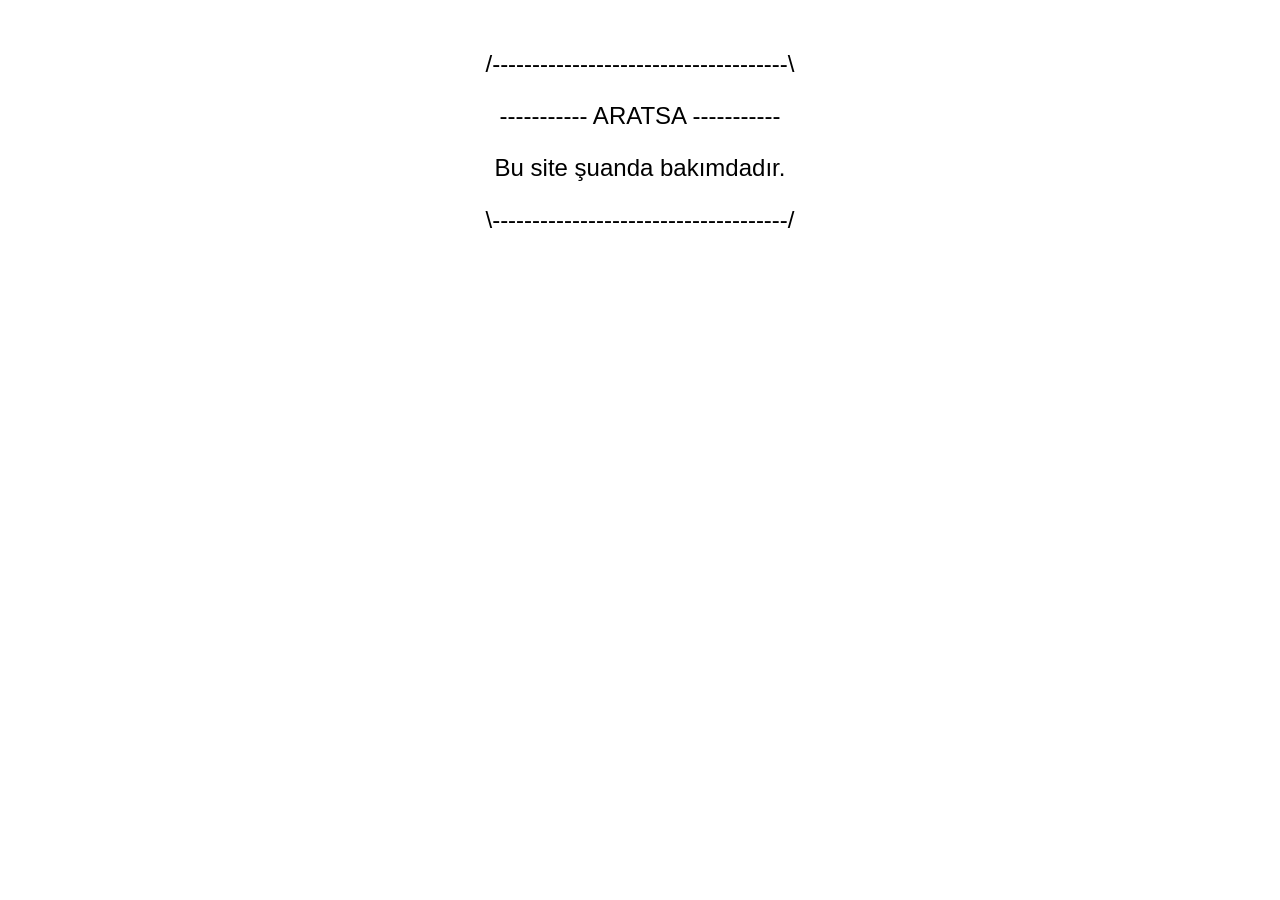
==== index.html @ f9faca72 "" ====
<!DOCTYPE html>
<html lang="en">
<head>
    <meta charset="UTF-8">
    <meta name="viewport" content="width=device-width, initial-scale=1.0">
    <title>Aratsa</title>
    <style>
        body {
            font-family: sans-serif;
            font-size: 24px;
            text-align: center;
            margin-top: 50px;
        }
        </style>
</head>
<body>
    <p>/-------------------------------------\</p>
    <p> ----------- ARATSA ----------- </p>
    <p> Bu site şuanda bakımdadır. </p>
    <p>\-------------------------------------/</p>
</body>
</html>
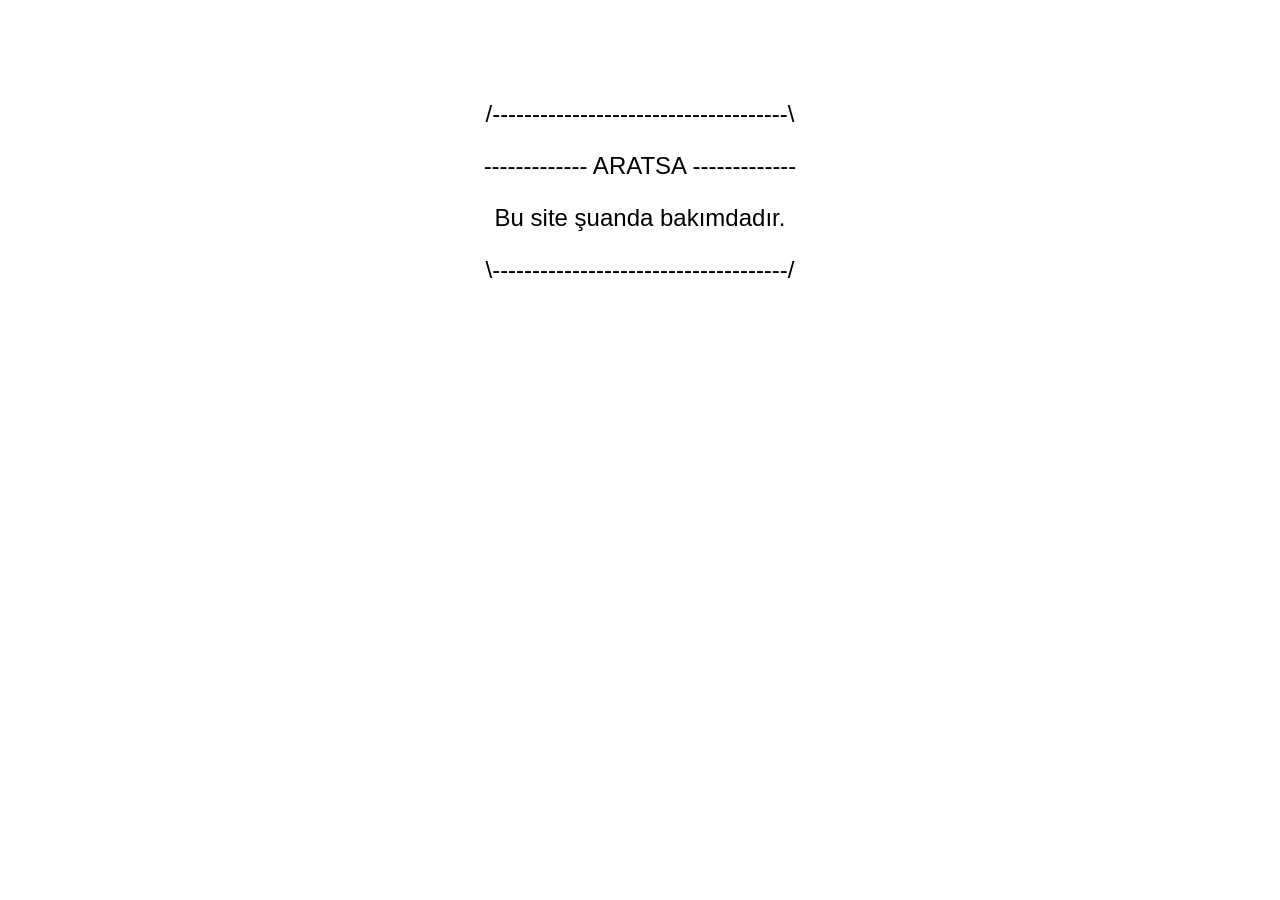
==== commit 47734af1: "" ====
--- a/index.html
+++ b/index.html
@@ -9,13 +9,13 @@
             font-family: sans-serif;
             font-size: 24px;
             text-align: center;
-            margin-top: 50px;
+            margin-top: 100px;
         }
         </style>
 </head>
 <body>
     <p>/-------------------------------------\</p>
-    <p> ----------- ARATSA ----------- </p>
+    <p> ------------- ARATSA ------------- </p>
     <p> Bu site şuanda bakımdadır. </p>
     <p>\-------------------------------------/</p>
 </body>
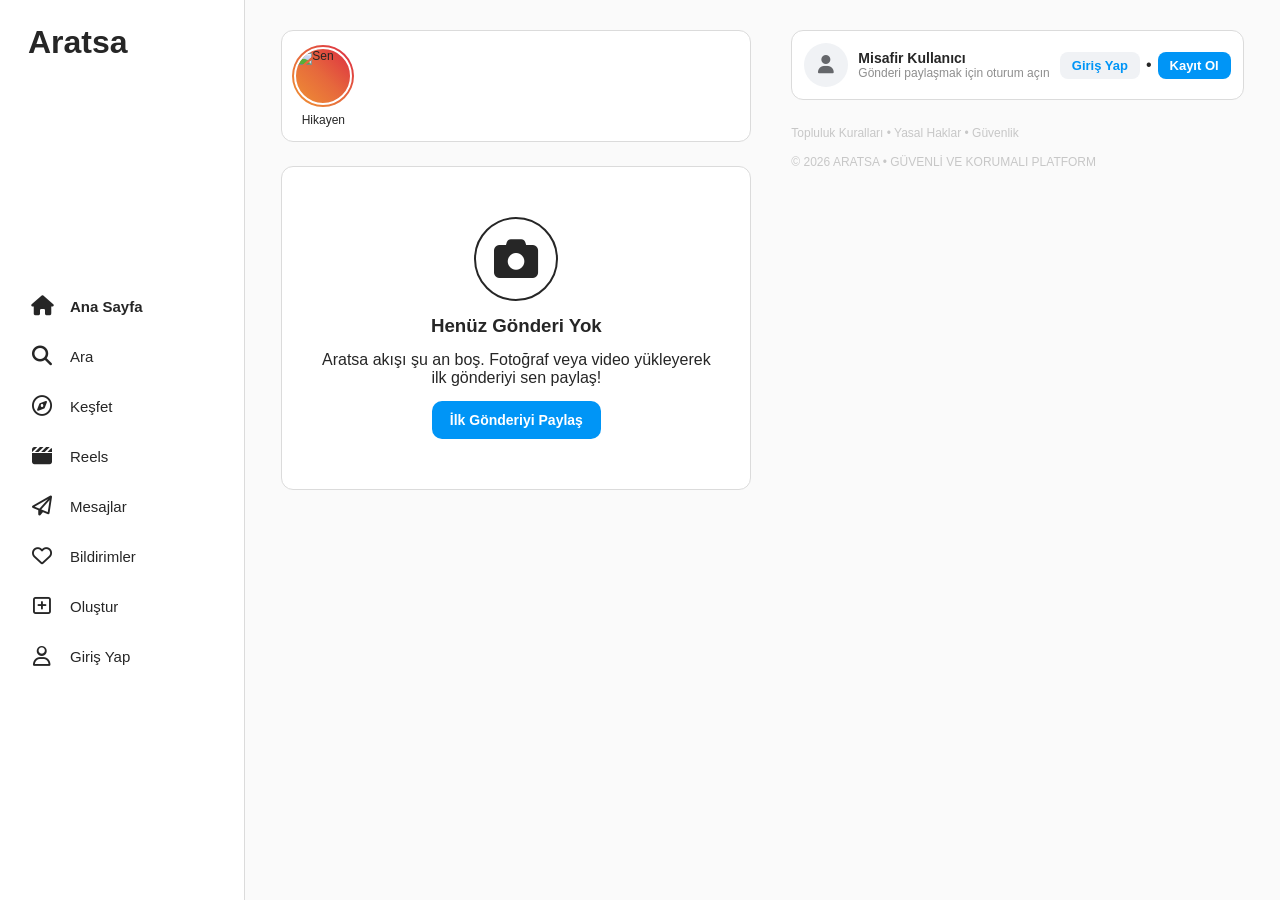
==== commit 2e95c941: "" ====
--- a/index.html
+++ b/index.html
@@ -1,22 +1,317 @@
 <!DOCTYPE html>
-<html lang="en">
+<html lang="tr">
 <head>
-    <meta charset="UTF-8">
-    <meta name="viewport" content="width=device-width, initial-scale=1.0">
-    <title>Aratsa</title>
-    <style>
-        body {
-            font-family: sans-serif;
-            font-size: 24px;
-            text-align: center;
-            margin-top: 100px;
-        }
-        </style>
+  <meta charset="UTF-8">
+  <meta name="viewport" content="width=device-width, initial-scale=1.0, maximum-scale=1.0, user-scalable=no">
+  <title>Aratsa</title>
+  <link rel="icon" href="icon-light.png" type="image/png" media="(prefers-color-scheme: light)">
+  <link rel="icon" href="icon-dark.png" type="image/png" media="(prefers-color-scheme: dark)">
+  <link rel="icon" href="favicon.ico" sizes="any">
+  <link rel="apple-touch-icon" href="apple-touch-icon.png">
+  <link rel="stylesheet" href="style.css">
+  <link rel="stylesheet" href="https://cdnjs.cloudflare.com/ajax/libs/font-awesome/6.5.1/css/all.min.css">
 </head>
 <body>
-    <p>/-------------------------------------\</p>
-    <p> ------------- ARATSA ------------- </p>
-    <p> Bu site şuanda bakımdadır. </p>
-    <p>\-------------------------------------/</p>
+
+  <!-- MOBİL ÜST ÇUBUK (Sadece mobilde görünür) -->
+  <header class="mobile-topbar">
+    <div class="logo">
+      <span class="logo-text">Aratsa</span>
+    </div>
+    <div class="mobile-topbar-actions">
+      <button type="button" class="mob-icon-btn" onclick="handleNavClick('notifications', this)" title="Bildirimler">
+        <i class="fa-regular fa-heart"></i>
+      </button>
+      <button type="button" class="mob-icon-btn" onclick="openDM()" title="Mesajlar">
+        <i class="fa-regular fa-paper-plane"></i>
+      </button>
+    </div>
+  </header>
+
+  <div class="app-container">
+    <!-- SOL KENAR ÇUBUĞU (SIDEBAR - Masaüstü) -->
+    <aside class="sidebar">
+      <div class="logo">
+        <span class="logo-text">Aratsa</span>
+      </div>
+
+      <nav class="nav-menu">
+        <button type="button" class="nav-item active" onclick="handleNavClick('home', this)">
+          <i class="fa-solid fa-house"></i> <span>Ana Sayfa</span>
+        </button>
+        <button type="button" class="nav-item" onclick="handleNavClick('search', this)">
+          <i class="fa-solid fa-magnifying-glass"></i> <span>Ara</span>
+        </button>
+        <button type="button" class="nav-item" onclick="handleNavClick('explore', this)">
+          <i class="fa-regular fa-compass"></i> <span>Keşfet</span>
+        </button>
+        <button type="button" class="nav-item" onclick="handleNavClick('reels', this)">
+          <i class="fa-solid fa-clapperboard"></i> <span>Reels</span>
+        </button>
+        <button type="button" class="nav-item" onclick="openDM()">
+          <i class="fa-regular fa-paper-plane"></i> <span>Mesajlar</span>
+        </button>
+        <button type="button" class="nav-item" onclick="handleNavClick('notifications', this)">
+          <i class="fa-regular fa-heart"></i> <span>Bildirimler</span>
+        </button>
+        <button type="button" class="nav-item" id="nav-create-btn" onclick="handleCreatePostClick()">
+          <i class="fa-regular fa-square-plus"></i> <span>Oluştur</span>
+        </button>
+        <button type="button" class="nav-item" id="nav-profile-btn" onclick="handleProfileNavClick()">
+          <i class="fa-regular fa-user"></i> <span id="nav-profile-text">Giriş Yap</span>
+        </button>
+      </nav>
+
+      <div class="sidebar-user" id="sidebar-user-section"></div>
+    </aside>
+
+    <!-- ANA İÇERİK (FEED) -->
+    <main class="main-content">
+      <div class="feed-wrapper">
+        
+        <!-- HİKAYELER (STORIES) -->
+        <section class="stories-container" id="stories-bar">
+          <div class="story-item" onclick="handleCreatePostClick()">
+            <div class="story-avatar-ring">
+              <img src="https://images.unsplash.com/photo-1535713875002-d1d0cf377fde?w=150" alt="Sen">
+            </div>
+            <span>Hikayen</span>
+          </div>
+        </section>
+
+        <!-- GÖNDERİLER AKIŞI -->
+        <div class="filter-bar" id="filter-bar" style="display: none;"></div>
+        <section class="posts-stream" id="posts-stream">
+          <div class="empty-state" id="empty-state">
+            <i class="fa-solid fa-camera"></i>
+            <h3>Henüz Gönderi Yok</h3>
+            <p>Aratsa akışı şu an boş. Fotoğraf veya video yükleyerek ilk gönderiyi sen paylaş!</p>
+            <button type="button" class="primary-btn" id="empty-create-btn" onclick="handleCreatePostClick()">İlk Gönderiyi Paylaş</button>
+          </div>
+        </section>
+      </div>
+
+      <!-- SAĞ KENAR (Masaüstü Öneriler) -->
+      <aside class="suggestions-sidebar">
+        <div class="account-card" id="sidebar-account-box">
+          <div class="account-avatar"><i class="fa-solid fa-user"></i></div>
+          <div class="account-meta">
+            <span class="user-status" id="sidebar-account-title">Misafir Kullanıcı</span>
+            <span class="user-sub" id="sidebar-account-sub">Gönderi paylaşmak için oturum açın</span>
+          </div>
+          <div class="account-btn-group">
+            <button type="button" class="auth-action-link" onclick="openAuthModal('login')">Giriş Yap</button>
+            <span class="divider">•</span>
+            <button type="button" class="auth-action-link highlight" onclick="openAuthModal('register')">Kayıt Ol</button>
+          </div>
+        </div>
+
+        <div class="footer-meta">
+          <p><a href="javascript:void(0)" onclick="openLegalModal()" style="color: inherit; text-decoration: none;">Topluluk Kuralları • Yasal Haklar • Güvenlik</a></p>
+          <p class="copyright">© 2026 ARATSA • GÜVENLİ VE KORUMALI PLATFORM</p>
+        </div>
+      </aside>
+    </main>
+  </div>
+
+  <!-- MOBİL ALT MENÜ (Sadece mobilde görünür) -->
+  <nav class="mobile-bottom-nav">
+    <button type="button" class="mob-nav-btn active" onclick="handleNavClick('home', this)" title="Ana Sayfa">
+      <i class="fa-solid fa-house"></i>
+    </button>
+    <button type="button" class="mob-nav-btn" onclick="handleNavClick('search', this)" title="Ara">
+      <i class="fa-solid fa-magnifying-glass"></i>
+    </button>
+    <button type="button" class="mob-nav-btn" onclick="handleCreatePostClick()" title="Paylaş">
+      <i class="fa-regular fa-square-plus"></i>
+    </button>
+    <button type="button" class="mob-nav-btn" onclick="handleNavClick('reels', this)" title="Reels">
+      <i class="fa-solid fa-clapperboard"></i>
+    </button>
+    <button type="button" class="mob-nav-btn" id="mob-profile-btn" onclick="handleProfileNavClick()" title="Profil">
+      <i class="fa-regular fa-user"></i>
+    </button>
+  </nav>
+
+  <!-- GİRİŞ / KAYIT MODALI -->
+  <div class="modal-overlay" id="auth-modal">
+    <div class="modal-box auth-box">
+      <div class="modal-header">
+        <h3 id="auth-modal-title">Aratsa'ya Giriş Yap</h3>
+        <button type="button" class="close-modal-btn" onclick="closeAuthModal()"><i class="fa-solid fa-xmark"></i></button>
+      </div>
+      <div class="modal-body">
+        <div class="auth-segmented-switch">
+          <button type="button" class="segmented-btn active" id="tab-login" onclick="switchAuthTab('login')">
+            <i class="fa-solid fa-right-to-bracket"></i> Giriş Yap
+          </button>
+          <button type="button" class="segmented-btn" id="tab-register" onclick="switchAuthTab('register')">
+            <i class="fa-solid fa-user-plus"></i> Kayıt Ol
+          </button>
+        </div>
+
+        <form id="auth-form" onsubmit="handleAuthSubmit(event)">
+          <div class="form-group" id="group-username" style="display: none;">
+            <label>Kullanıcı Adı:</label>
+            <input type="text" id="auth-username" placeholder="kullanici_adi (a-z, 0-9, _ ve .)" maxlength="20" autocomplete="off" autocapitalize="off">
+          </div>
+          <div class="form-group">
+            <label>E-posta Adresi:</label>
+            <input type="email" id="auth-email" placeholder="ornek@eposta.com" required>
+          </div>
+          <div class="form-group">
+            <label>Şifre:</label>
+            <input type="password" id="auth-password" placeholder="En az 6 karakter" required minlength="6">
+          </div>
+          <div class="legal-notice-box" id="legal-notice-box" style="display: none;">
+            <p class="legal-notice-text">
+              <i class="fa-solid fa-shield-check" style="color: #0095f6; margin-right: 4px;"></i>
+              Hesap açan herkes <strong>Aratsa Kullanım Koşulları ve Yasal Haklarını</strong> kabul etmiş sayılır.
+            </p>
+          </div>
+          <div class="auth-error-msg" id="auth-error"></div>
+          <button type="submit" class="primary-btn full-width" id="auth-submit-btn">Giriş Yap</button>
+        </form>
+
+        <div id="verify-step-box" style="display: none;">
+          <div class="verify-header">
+            <i class="fa-regular fa-envelope-open" style="font-size: 32px; color: #0095f6; margin-bottom: 8px;"></i>
+            <h4>E-posta Adresinizi Doğrulayın</h4>
+            <p id="verify-email-desc">E-posta adresinize 6 haneli onay kodu gönderdik:</p>
+          </div>
+          <div class="form-group" style="text-align: center;">
+            <input type="text" id="verify-code-input" maxlength="6" placeholder="000000" class="verify-code-field">
+          </div>
+          <div class="auth-error-msg" id="verify-error"></div>
+          <button type="button" class="primary-btn full-width" onclick="confirmVerificationCode()">Hesabı Onayla ve Giriş Yap</button>
+          <div style="text-align: center; margin-top: 12px;">
+            <button type="button" class="auth-action-link" onclick="resendVerificationCode()">Tekrar Gönder</button>
+            <span style="color:#ccc;"> • </span>
+            <button type="button" class="auth-action-link" onclick="cancelVerification()">Geri Dön</button>
+          </div>
+        </div>
+      </div>
+    </div>
+  </div>
+
+  <!-- SEÇENEKLER MODALI -->
+  <div class="modal-overlay" id="post-options-modal">
+    <div class="modal-box options-box">
+      <div class="options-menu">
+        <button type="button" class="option-btn danger" id="opt-delete-btn" style="display: none;" onclick="confirmDeleteCurrentPost()">Gönderiyi Sil</button>
+        <button type="button" class="option-btn danger" onclick="openReportModalFromOptions()">Şikayet Et</button>
+        <button type="button" class="option-btn" onclick="copyCurrentPostLink()">Bağlantıyı Kopyala</button>
+        <button type="button" class="option-btn cancel" onclick="closePostOptionsModal()">İptal</button>
+      </div>
+    </div>
+  </div>
+
+  <!-- YENİ GÖNDERİ MODALI -->
+  <div class="modal-overlay" id="create-modal">
+    <div class="modal-box">
+      <div class="modal-header">
+        <h3>Yeni Gönderi Paylaş</h3>
+        <button type="button" class="close-modal-btn" onclick="closeCreateModal()"><i class="fa-solid fa-xmark"></i></button>
+      </div>
+      <div class="modal-body">
+        <div class="media-type-selector">
+          <label><input type="radio" name="media-type" value="image" checked id="radio-image"> <i class="fa-regular fa-image"></i> Fotoğraf</label>
+          <label><input type="radio" name="media-type" value="video" id="radio-video"> <i class="fa-solid fa-video"></i> Video</label>
+        </div>
+        <div class="upload-options">
+          <label class="file-drop-area" id="file-drop-zone" onclick="document.getElementById('media-file-input').click()">
+            <i class="fa-solid fa-cloud-arrow-up"></i>
+            <span id="file-label-text">Bilgisayardan dosya seç</span>
+            <input type="file" id="media-file-input" accept="image/*,video/mp4,video/webm" style="display: none;" onchange="handleFileSelect(this)">
+          </label>
+          <div class="or-divider">VEYA URL GİRİN</div>
+          <input type="url" id="new-media-url" placeholder="https://...">
+        </div>
+        <div class="form-group" style="margin-top: 12px;">
+          <label>Açıklama:</label>
+          <textarea id="new-post-caption" rows="3" placeholder="Bir şeyler yaz..."></textarea>
+        </div>
+        <div class="upload-progress" id="upload-progress-box" style="display: none;">
+          <div class="spinner"></div>
+          <span id="upload-status-text">Buluta yükleniyor...</span>
+        </div>
+        <button type="button" class="primary-btn full-width" id="submit-new-post" onclick="submitNewPost()">Paylaş</button>
+      </div>
+    </div>
+  </div>
+
+  <!-- YASAL MODALI -->
+  <div class="modal-overlay" id="legal-modal"><div class="modal-box">
+    <div class="modal-header"><h3>Topluluk Kuralları ve Yasal Haklar</h3><button type="button" class="close-modal-btn" onclick="closeLegalModal()"><i class="fa-solid fa-xmark"></i></button></div>
+    <div class="modal-body"><p>Aratsa’da saygılı ol; nefret içeren, taciz eden veya yasa dışı içerik paylaşma. Paylaştığın içeriklerden sen sorumlusun. Uygunsuz içerikleri “Şikayet Et” ile bildirebilirsin. Hesap açarak bu koşulları kabul etmiş olursun. Şifren tek yönlü şifrelenerek saklanır.</p></div>
+  </div></div>
+
+  <!-- MİSAFİR SINIRI MODALI -->
+  <div class="modal-overlay" id="guest-barrier-modal"><div class="modal-box auth-box">
+    <div class="modal-header"><h3>Devam etmek için giriş yap</h3></div>
+    <div class="modal-body"><p>Daha fazla gönderi görmek için Aratsa’ya giriş yap veya ücretsiz hesap oluştur.</p>
+      <button type="button" class="primary-btn full-width" onclick="closeBarrierAndOpen('login')">Giriş Yap</button>
+      <button type="button" class="option-btn" onclick="closeBarrierAndOpen('register')">Kayıt Ol</button></div>
+  </div></div>
+
+  <!-- ŞİKAYET MODALI -->
+  <div class="modal-overlay" id="report-modal"><div class="modal-box options-box"><div class="options-menu">
+    <div class="option-btn" style="font-weight: 600; cursor: default;">Neden şikayet ediyorsun?</div>
+    <button type="button" class="option-btn danger" onclick="submitReport('Spam')">Spam</button>
+    <button type="button" class="option-btn danger" onclick="submitReport('Uygunsuz içerik')">Uygunsuz içerik</button>
+    <button type="button" class="option-btn danger" onclick="submitReport('Nefret veya taciz')">Nefret veya taciz</button>
+    <button type="button" class="option-btn cancel" onclick="closeReportModal()">İptal</button>
+  </div></div></div>
+
+  <!-- ARAMA / BİLDİRİM PANELİ -->
+  <div class="modal-overlay" id="panel-modal"><div class="modal-box">
+    <div class="modal-header"><h3 id="panel-title"></h3><button type="button" class="close-modal-btn" onclick="closePanel()"><i class="fa-solid fa-xmark"></i></button></div>
+    <div class="modal-body" id="panel-body"></div>
+  </div></div>
+
+  <!-- YORUMLAR PANELİ -->
+  <div class="modal-overlay" id="comments-modal"><div class="modal-box">
+    <div class="modal-header"><h3>Yorumlar</h3><button type="button" class="close-modal-btn" onclick="closeCommentsModal()"><i class="fa-solid fa-xmark"></i></button></div>
+    <div class="modal-body">
+      <div class="comments-list" id="comments-modal-list"></div>
+      <form class="dm-form" onsubmit="event.preventDefault(); submitPanelComment();"><input id="comments-input" placeholder="Yorum ekle..." maxlength="500" autocomplete="off"><button type="submit" class="dm-send-btn" title="Paylaş"><i class="fa-solid fa-paper-plane"></i></button></form>
+    </div>
+  </div></div>
+
+  <!-- MESAJLAR MODALI -->
+  <div class="modal-overlay" id="dm-modal"><div class="modal-box dm-box">
+    <div class="modal-header">
+      <button type="button" class="close-modal-btn" id="dm-back" onclick="dmBack()" style="display:none"><i class="fa-solid fa-arrow-left"></i></button>
+      <h3 id="dm-title">Mesajlar</h3>
+      <button type="button" class="close-modal-btn" onclick="closeDM()"><i class="fa-solid fa-xmark"></i></button>
+    </div>
+    <div class="modal-body">
+      <!-- SOHBET LİSTESİ VE KULLANICI ARAMA -->
+      <div id="dm-list-view">
+        <form class="dm-form" onsubmit="event.preventDefault(); dmOpenFromInput();">
+          <input id="dm-user-input" placeholder="Kullanıcı adı yaz..." autocomplete="off" autocapitalize="off">
+          <button type="submit" class="dm-send-btn" title="Sohbet Başlat"><i class="fa-solid fa-paper-plane"></i></button>
+        </form>
+        <!-- İstemci işlemcisiyle çalışan Fuzzy / Yakın İsim Önerileri -->
+        <div id="dm-suggestions-box" class="dm-suggestions-box" style="display: none;"></div>
+        <div id="dm-convos"></div>
+        <p class="dm-note"><i class="fa-solid fa-shield-halved"></i> Güvenli mesajlaşma • Topluluk kurallarına uygun sohbet edin.</p>
+      </div>
+
+      <!-- SOHBET İÇİ PENCERESİ -->
+      <div id="dm-chat-view" style="display:none">
+        <div class="dm-thread" id="dm-thread"></div>
+        <form class="dm-form dm-chat-form" onsubmit="event.preventDefault(); dmSend();">
+          <input id="dm-input" placeholder="Mesaj yaz..." maxlength="1000" autocomplete="off">
+          <button type="submit" class="dm-send-btn" id="dm-send-btn" title="Gönder">
+            <i class="fa-solid fa-paper-plane"></i>
+          </button>
+        </form>
+      </div>
+    </div>
+  </div></div>
+
+  <div id="toast-container" class="toast-container"></div>
+  <script src="app.js"></script>
 </body>
-</html>+</html>
--- a/style.css
+++ b/style.css
@@ -0,0 +1,950 @@
+/* ===== ARATSA MODERN & DUYARLI TASARIM (MASAÜSTÜ VE MOBİL) ===== */
+* {
+  box-sizing: border-box;
+  margin: 0;
+  padding: 0;
+  font-family: -apple-system, BlinkMacSystemFont, "Segoe UI", Roboto, Helvetica, Arial, sans-serif;
+}
+
+body {
+  background-color: #fafafa;
+  color: #262626;
+  -webkit-font-smoothing: antialiased;
+}
+
+/* Düzen Kapsayıcısı */
+.app-container {
+  display: flex;
+  min-height: 100vh;
+}
+
+/* Masaüstü Sol Menü (Sidebar) */
+.sidebar {
+  width: 245px;
+  border-right: 1px solid #dbdbdb;
+  height: 100vh;
+  position: sticky;
+  top: 0;
+  padding: 24px 16px;
+  display: flex;
+  flex-direction: column;
+  justify-content: space-between;
+  background: #ffffff;
+  z-index: 10;
+}
+
+.logo-text {
+  font-family: 'Brush Script MT', cursive, sans-serif;
+  font-size: 32px;
+  font-weight: bold;
+  padding: 0 12px;
+  margin-bottom: 25px;
+  display: inline-block;
+}
+
+.nav-menu {
+  display: flex;
+  flex-direction: column;
+  gap: 6px;
+}
+
+.nav-item {
+  display: flex;
+  align-items: center;
+  gap: 16px;
+  padding: 12px 14px;
+  border-radius: 10px;
+  border: none;
+  background: transparent;
+  color: #262626;
+  font-size: 15px;
+  font-weight: 500;
+  cursor: pointer;
+  width: 100%;
+  text-align: left;
+  transition: background-color 0.18s, transform 0.15s;
+}
+
+.nav-item i {
+  font-size: 20px;
+  width: 24px;
+  text-align: center;
+}
+
+.nav-item:hover {
+  background-color: #f2f2f2;
+}
+
+.nav-item.active {
+  font-weight: 700;
+}
+
+.sidebar-user {
+  display: flex;
+  margin-right: auto;
+  margin-left: auto;
+}
+
+/* Ana İçerik ve Akış */
+.main-content {
+  flex: 1;
+  display: flex;
+  justify-content: center;
+  padding: 30px 20px;
+  gap: 40px;
+}
+
+.feed-wrapper {
+  max-width: 470px;
+  width: 100%;
+}
+
+/* Hikayeler */
+.stories-container {
+  display: flex;
+  gap: 16px;
+  overflow-x: auto;
+  padding: 14px 10px;
+  background: #ffffff;
+  border: 1px solid #dbdbdb;
+  border-radius: 12px;
+  margin-bottom: 24px;
+}
+
+.story-item {
+  display: flex;
+  flex-direction: column;
+  align-items: center;
+  gap: 6px;
+  cursor: pointer;
+  font-size: 12px;
+}
+
+.story-avatar-ring {
+  width: 62px;
+  height: 62px;
+  border-radius: 50%;
+  padding: 2px;
+  background: linear-gradient(45deg, #f09433, #e6683c, #dc2743);
+  display: flex;
+  align-items: center;
+  justify-content: center;
+  transition: transform 0.2s;
+}
+
+.story-avatar-ring img {
+  width: 100%;
+  height: 100%;
+  border-radius: 50%;
+  border: 2px solid #ffffff;
+  object-fit: cover;
+}
+
+/* Boş Durum */
+.empty-state {
+  background: #ffffff;
+  border: 1px solid #dbdbdb;
+  border-radius: 12px;
+  padding: 50px 30px;
+  text-align: center;
+  display: flex;
+  flex-direction: column;
+  align-items: center;
+  gap: 14px;
+}
+
+.empty-state i {
+  font-size: 44px;
+  border: 2px solid #262626;
+  border-radius: 50%;
+  padding: 18px;
+}
+
+/* Gönderi Kartı */
+.posts-stream {
+  display: flex;
+  flex-direction: column;
+  gap: 20px;
+}
+
+.post-card {
+  background: #ffffff;
+  border: 1px solid #dbdbdb;
+  border-radius: 12px;
+  overflow: hidden;
+}
+
+.post-header {
+  display: flex;
+  justify-content: space-between;
+  align-items: center;
+  padding: 12px 16px;
+}
+
+.post-author {
+  display: flex;
+  align-items: center;
+  gap: 10px;
+}
+
+.author-avatar-ring {
+  width: 36px;
+  height: 36px;
+  border-radius: 50%;
+  background: #f0f2f5;
+  display: flex;
+  align-items: center;
+  justify-content: center;
+  font-weight: 600;
+  color: #0095f6;
+}
+
+.post-media {
+  width: 100%;
+  max-height: 600px;
+  object-fit: cover;
+  display: block;
+}
+
+.post-actions {
+  display: flex;
+  justify-content: space-between;
+  padding: 10px 14px 6px 14px;
+}
+
+.action-buttons-left {
+  display: flex;
+  gap: 16px;
+}
+
+.action-btn {
+  background: none;
+  border: none;
+  cursor: pointer;
+  font-size: 22px;
+  color: #262626;
+  transition: transform 0.18s;
+}
+
+.post-likes {
+  padding: 0 14px;
+  font-size: 14px;
+  font-weight: 600;
+  margin-bottom: 6px;
+}
+
+.post-caption {
+  padding: 0 14px;
+  font-size: 14px;
+  margin-bottom: 8px;
+  line-height: 1.4;
+}
+
+.post-caption .username {
+  font-weight: 600;
+  margin-right: 6px;
+}
+
+.comment-form {
+  border-top: 1px solid #efefef;
+  display: flex;
+  padding: 8px 14px;
+}
+
+.comment-input {
+  flex: 1;
+  border: none;
+  outline: none;
+  font-size: 13px;
+  background: transparent;
+  color: #111111;
+}
+
+.comment-submit {
+  border: none;
+  background: none;
+  color: #0095f6;
+  font-weight: 600;
+  cursor: pointer;
+  font-size: 13px;
+}
+
+/* Sağ Kenar Masaüstü */
+.suggestions-sidebar {
+  min-width: 300px;
+}
+
+.account-card {
+  display: flex;
+  align-items: center;
+  gap: 10px;
+  padding: 12px;
+  background: #ffffff;
+  border: 1px solid #dbdbdb;
+  border-radius: 12px;
+  margin-bottom: 24px;
+}
+
+.account-avatar {
+  width: 44px;
+  height: 44px;
+  border-radius: 50%;
+  background: #f0f2f5;
+  display: flex;
+  align-items: center;
+  justify-content: center;
+  color: #65676b;
+  font-size: 18px;
+}
+
+.account-meta {
+  flex: 1;
+  display: flex;
+  flex-direction: column;
+}
+
+.user-status {
+  font-size: 14px;
+  font-weight: 600;
+}
+
+.user-sub {
+  font-size: 12px;
+  color: #8e8e8e;
+}
+
+.account-btn-group {
+  display: flex;
+  align-items: center;
+  gap: 6px;
+}
+
+.auth-action-link {
+  background: #f0f2f5;
+  border: none;
+  border-radius: 8px;
+  padding: 6px 12px;
+  font-size: 13px;
+  font-weight: 600;
+  cursor: pointer;
+  color: #0095f6;
+  transition: background-color 0.18s;
+}
+
+.auth-action-link:hover {
+  background: #e4e6eb;
+}
+
+.auth-action-link.highlight {
+  background: #0095f6;
+  color: #ffffff;
+}
+
+.auth-action-link.highlight:hover {
+  background: #1877f2;
+}
+
+.logout-btn {
+  background: #f0f2f5;
+  border: none;
+  border-radius: 8px;
+  padding: 8px 12px;
+  cursor: pointer;
+  font-weight: 600;
+  color: #ed4956;
+  transition: background-color 0.18s;
+}
+
+.logout-btn:hover {
+  background: #fee2e2;
+}
+
+.footer-meta {
+  font-size: 12px;
+  color: #c7c7c7;
+  line-height: 1.6;
+}
+
+.footer-meta a {
+  color: #8e8e8e;
+  text-decoration: none;
+}
+
+.footer-meta .copyright {
+  margin-top: 10px;
+}
+
+/* Modallar */
+.modal-overlay {
+  display: none;
+  position: fixed;
+  top: 0;
+  left: 0;
+  right: 0;
+  bottom: 0;
+  background: rgba(0, 0, 0, 0.65);
+  justify-content: center;
+  align-items: center;
+  z-index: 1000;
+  backdrop-filter: blur(2px);
+}
+
+.modal-box {
+  background: #ffffff;
+  border-radius: 14px;
+  width: 440px;
+  max-width: 92%;
+  overflow: hidden;
+  box-shadow: 0 10px 25px rgba(0,0,0,0.2);
+}
+
+.modal-header {
+  display: flex;
+  justify-content: space-between;
+  align-items: center;
+  padding: 14px 18px;
+  border-bottom: 1px solid #dbdbdb;
+}
+
+.modal-header h3 {
+  font-size: 16px;
+  font-weight: 600;
+}
+
+.modal-body {
+  padding: 20px;
+}
+
+.close-modal-btn {
+  background: transparent;
+  border: none;
+  cursor: pointer;
+  font-size: 18px;
+  width: 34px;
+  height: 34px;
+  border-radius: 8px;
+  display: inline-flex;
+  align-items: center;
+  justify-content: center;
+  color: #737373;
+  transition: background-color 0.18s, color 0.18s;
+}
+
+.close-modal-btn:hover {
+  background: #f0f2f5;
+  color: #111111;
+}
+
+/* Sekmeli Geçiş (Giriş / Kayıt) */
+.auth-segmented-switch {
+  display: flex;
+  background: #f0f2f5;
+  border-radius: 10px;
+  padding: 4px;
+  gap: 4px;
+  margin-bottom: 20px;
+}
+
+.segmented-btn {
+  flex: 1;
+  padding: 10px;
+  border: none;
+  border-radius: 8px;
+  font-weight: 600;
+  background: transparent;
+  cursor: pointer;
+  color: #65676b;
+  font-size: 14px;
+  transition: all 0.2s;
+}
+
+.segmented-btn.active {
+  background: #ffffff;
+  color: #0095f6;
+  box-shadow: 0 1px 3px rgba(0,0,0,0.1);
+}
+
+/* Form Elemanları ve Görünür Metin Garantisi */
+.form-group {
+  margin-bottom: 14px;
+  display: flex;
+  flex-direction: column;
+  gap: 6px;
+}
+
+.form-group label {
+  font-size: 13px;
+  font-weight: 500;
+  color: #4b5563;
+}
+
+.form-group input, 
+.form-group textarea,
+#comments-input {
+  width: 100%;
+  padding: 11px 14px;
+  border: 1px solid #dbdbdb;
+  border-radius: 10px;
+  outline: none;
+  font-size: 15px !important;
+  color: #111111 !important;
+  background-color: #ffffff !important;
+  -webkit-text-fill-color: #111111 !important;
+  caret-color: #111111 !important;
+  transition: border-color 0.2s;
+}
+
+.form-group input:focus,
+.form-group textarea:focus,
+#comments-input:focus {
+  border-color: #0095f6;
+}
+
+/* Butonlar: Yumuşatılmış Köşeli Modern Tasarım */
+.primary-btn {
+  background-color: #0095f6;
+  color: #ffffff;
+  border: none;
+  padding: 11px 18px;
+  border-radius: 10px;
+  font-weight: 600;
+  font-size: 14px;
+  cursor: pointer;
+  transition: background-color 0.18s, transform 0.15s;
+  display: inline-flex;
+  align-items: center;
+  justify-content: center;
+}
+
+.primary-btn:hover {
+  background-color: #1877f2;
+}
+
+.primary-btn:active {
+  transform: scale(0.98);
+}
+
+.primary-btn.full-width {
+  width: 100%;
+}
+
+.options-menu {
+  padding: 16px;
+  display: flex;
+  flex-direction: column;
+  gap: 8px;
+}
+
+.option-btn {
+  width: 100%;
+  padding: 12px 16px;
+  border: 1px solid #e5e7eb;
+  background: #ffffff;
+  border-radius: 10px;
+  font-size: 14px;
+  font-weight: 600;
+  cursor: pointer;
+  display: flex;
+  align-items: center;
+  justify-content: center;
+  transition: all 0.18s;
+  color: #262626;
+}
+
+.option-btn:hover {
+  background: #f9fafb;
+}
+
+.option-btn.danger {
+  color: #ed4956;
+  border-color: #fecdd3;
+  background: #fff;
+}
+
+.option-btn.danger:hover {
+  background: #fff1f2;
+}
+
+.option-btn.cancel {
+  border: none;
+  background: transparent;
+  color: #6b7280;
+}
+
+/* Toast Bildirimleri */
+.toast-container {
+  position: fixed;
+  bottom: 24px;
+  left: 50%;
+  transform: translateX(-50%);
+  z-index: 9999;
+  display: flex;
+  flex-direction: column;
+  gap: 8px;
+  pointer-events: none;
+}
+
+.toast {
+  background: rgba(30, 30, 30, 0.95);
+  color: #ffffff;
+  padding: 10px 20px;
+  border-radius: 12px;
+  font-size: 14px;
+  box-shadow: 0 4px 12px rgba(0,0,0,0.15);
+}
+
+/* Mesajlar (DM) ve Yazı Görünürlüğü Çözümü */
+.dm-box {
+  max-width: 480px;
+  width: 100%;
+}
+
+.dm-form {
+  display: flex;
+  align-items: center;
+  gap: 8px;
+  margin-top: 8px;
+}
+
+/* ŞİFRE YAZAR GİBİ GÖRÜNMEYEN, METNİ KESİNLİKLE GÖSTEREN GİRİŞ KUTUSU */
+.dm-form input,
+#dm-input,
+#dm-user-input {
+  flex: 1;
+  min-width: 0;
+  padding: 11px 16px;
+  border: 1px solid #dbdbdb;
+  border-radius: 10px;
+  outline: none;
+  font-size: 15px !important;
+  line-height: 1.4 !important;
+  color: #111111 !important;
+  background-color: #ffffff !important;
+  -webkit-text-fill-color: #111111 !important;
+  caret-color: #111111 !important;
+  transition: border-color 0.2s;
+}
+
+.dm-form input:focus,
+#dm-input:focus,
+#dm-user-input:focus {
+  border-color: #0095f6;
+}
+
+/* KARE GÖNDERME BUTONU (Sağ tarafta köşesi yumuşatılmış kare) */
+.dm-send-btn {
+  width: 44px;
+  height: 44px;
+  min-width: 44px;
+  min-height: 44px;
+  background-color: #0095f6;
+  color: #ffffff !important;
+  border: none;
+  border-radius: 10px;
+  display: inline-flex;
+  align-items: center;
+  justify-content: center;
+  cursor: pointer;
+  font-size: 16px;
+  flex-shrink: 0;
+  box-shadow: 0 2px 6px rgba(0, 149, 246, 0.25);
+  transition: background-color 0.18s, transform 0.15s;
+}
+
+.dm-send-btn:hover {
+  background-color: #1877f2;
+}
+
+.dm-send-btn:active {
+  transform: scale(0.94);
+}
+
+/* İstemci İşlemcili Fuzzy / Yakın İsim Önerileri Kutusu */
+.dm-suggestions-box {
+  background: #f8fafc;
+  border: 1px solid #e2e8f0;
+  border-radius: 10px;
+  padding: 10px 14px;
+  margin-top: 8px;
+  margin-bottom: 8px;
+  font-size: 13px;
+}
+
+.dm-suggestions-box .suggestion-title {
+  color: #64748b;
+  font-weight: 500;
+  margin-bottom: 6px;
+}
+
+.suggestion-chip {
+  display: inline-flex;
+  align-items: center;
+  gap: 5px;
+  background: #ffffff;
+  border: 1px solid #cbd5e1;
+  color: #0095f6;
+  padding: 5px 10px;
+  border-radius: 8px;
+  font-weight: 600;
+  cursor: pointer;
+  margin-right: 6px;
+  margin-bottom: 4px;
+  transition: all 0.15s ease;
+}
+
+.suggestion-chip:hover {
+  background: #0095f6;
+  color: #ffffff;
+  border-color: #0095f6;
+}
+
+.dm-convo {
+  display: flex;
+  align-items: center;
+  gap: 12px;
+  width: 100%;
+  padding: 12px 10px;
+  background: none;
+  border: 0;
+  border-radius: 10px;
+  cursor: pointer;
+  text-align: left;
+  font-size: 14px;
+  transition: background-color 0.18s;
+}
+
+.dm-convo:hover {
+  background: #f5f5f5;
+}
+
+.dm-convo small {
+  margin-left: auto;
+  color: #8e8e8e;
+  font-size: 12px;
+}
+
+.dm-thread {
+  height: 340px;
+  overflow-y: auto;
+  display: flex;
+  flex-direction: column;
+  gap: 8px;
+  padding: 10px 2px;
+}
+
+.dm-msg {
+  max-width: 75%;
+  padding: 9px 14px;
+  border-radius: 14px;
+  background: #f0f2f5;
+  color: #111111;
+  align-self: flex-start;
+  word-break: break-word;
+  font-size: 14px;
+  line-height: 1.4;
+}
+
+.dm-msg.me {
+  background: #0095f6;
+  color: #ffffff;
+  align-self: flex-end;
+}
+
+.dm-note {
+  font-size: 12px;
+  color: #8e8e8e;
+  text-align: center;
+  margin: 14px 0 0;
+}
+
+/* Yorumlar ve Listeler */
+.comments-list {
+  max-height: 320px;
+  overflow-y: auto;
+  margin-bottom: 8px;
+}
+
+.comment-item {
+  padding: 8px 0;
+  font-size: 14px;
+  line-height: 1.4;
+}
+
+.comment-item .comment-user {
+  font-weight: 600;
+  margin-right: 6px;
+}
+
+.follow-btn {
+  margin-left: 8px;
+  background: #f0f2f5;
+  border: 1px solid #dbdbdb;
+  border-radius: 8px;
+  padding: 4px 10px;
+  color: #0095f6;
+  font-weight: 600;
+  font-size: 13px;
+  cursor: pointer;
+  transition: all 0.18s;
+}
+
+.follow-btn.following {
+  color: #8e8e8e;
+  background: #fafafa;
+}
+
+/* Mobil Üst ve Alt Barlar (Masaüstünde Gizli) */
+.mobile-topbar,
+.mobile-bottom-nav {
+  display: none;
+}
+
+/* ===== TELEFON VE MOBİL UYUMLULUK (@media max-width: 768px) ===== */
+@media (max-width: 768px) {
+  /* Masaüstü Yan Çubuklarını Gizle */
+  .sidebar,
+  .suggestions-sidebar {
+    display: none !important;
+  }
+
+  /* Mobil Üst Çubuğu Göster */
+  .mobile-topbar {
+    display: flex;
+    position: sticky;
+    top: 0;
+    left: 0;
+    right: 0;
+    height: 52px;
+    background: #ffffff;
+    border-bottom: 1px solid #dbdbdb;
+    z-index: 99;
+    padding: 0 16px;
+    justify-content: space-between;
+    align-items: center;
+  }
+
+  .mobile-topbar .logo-text {
+    font-size: 26px;
+    margin-bottom: 0;
+    padding: 0;
+  }
+
+  .mobile-topbar-actions {
+    display: flex;
+    align-items: center;
+    gap: 16px;
+  }
+
+  .mob-icon-btn {
+    background: transparent;
+    border: none;
+    font-size: 20px;
+    color: #262626;
+    cursor: pointer;
+    padding: 4px;
+  }
+
+  /* Mobil Alt Menüyü Göster */
+  .mobile-bottom-nav {
+    display: flex;
+    position: fixed;
+    bottom: 0;
+    left: 0;
+    right: 0;
+    height: 54px;
+    background: #ffffff;
+    border-top: 1px solid #dbdbdb;
+    z-index: 100;
+    justify-content: space-around;
+    align-items: center;
+    padding-bottom: env(safe-area-inset-bottom, 0);
+  }
+
+  .mob-nav-btn {
+    flex: 1;
+    background: transparent;
+    border: none;
+    font-size: 20px;
+    color: #262626;
+    height: 100%;
+    display: flex;
+    align-items: center;
+    justify-content: center;
+    cursor: pointer;
+    transition: transform 0.15s;
+  }
+
+  .mob-nav-btn.active {
+    color: #0095f6;
+  }
+
+  .mob-nav-btn:active {
+    transform: scale(0.9);
+  }
+
+  /* Ana İçerik Düzeni Mobilde */
+  .app-container {
+    display: block;
+    width: 100%;
+  }
+
+  .main-content {
+    display: block;
+    padding: 10px 0 70px 0; /* Alt çubuk taşmasını önleyen alt dolgu */
+    width: 100%;
+  }
+
+  .feed-wrapper {
+    max-width: 100%;
+    margin: 0;
+    width: 100%;
+  }
+
+  /* Mobilde Hikaye ve Gönderi Kartları Kenar Boşluksuz */
+  .stories-container {
+    border-left: none;
+    border-right: none;
+    border-radius: 0;
+    margin-bottom: 12px;
+    padding: 10px 12px;
+  }
+
+  .post-card {
+    border-left: none;
+    border-right: none;
+    border-radius: 0;
+    margin-bottom: 14px;
+  }
+
+  .post-media {
+    max-height: 500px;
+  }
+
+  /* Mobilde Modalların Ekrana Tam Uyum Sağlaması */
+  .modal-box {
+    width: 95%;
+    max-width: 440px;
+    max-height: 92vh;
+  }
+
+  .dm-box {
+    max-height: 85vh;
+  }
+
+  .dm-thread {
+    height: 280px;
+  }
+}
+
+/* ===== ANİMASYONLAR ===== */
+@media (prefers-reduced-motion: no-preference) {
+  @keyframes fadeUp { from { opacity: 0; transform: translateY(12px); } to { opacity: 1; transform: none; } }
+  @keyframes fadeIn { from { opacity: 0; } to { opacity: 1; } }
+  @keyframes popIn { from { opacity: 0; transform: scale(.95); } to { opacity: 1; transform: none; } }
+
+  .post-card { animation: fadeUp .35s ease both; }
+  .modal-overlay { animation: fadeIn .2s ease; }
+  .modal-box { animation: popIn .24s cubic-bezier(.2, .9, .3, 1.2); }
+  .toast { animation: fadeUp .25s ease; }
+  .comment-item, .dm-msg { animation: fadeUp .2s ease both; }
+}
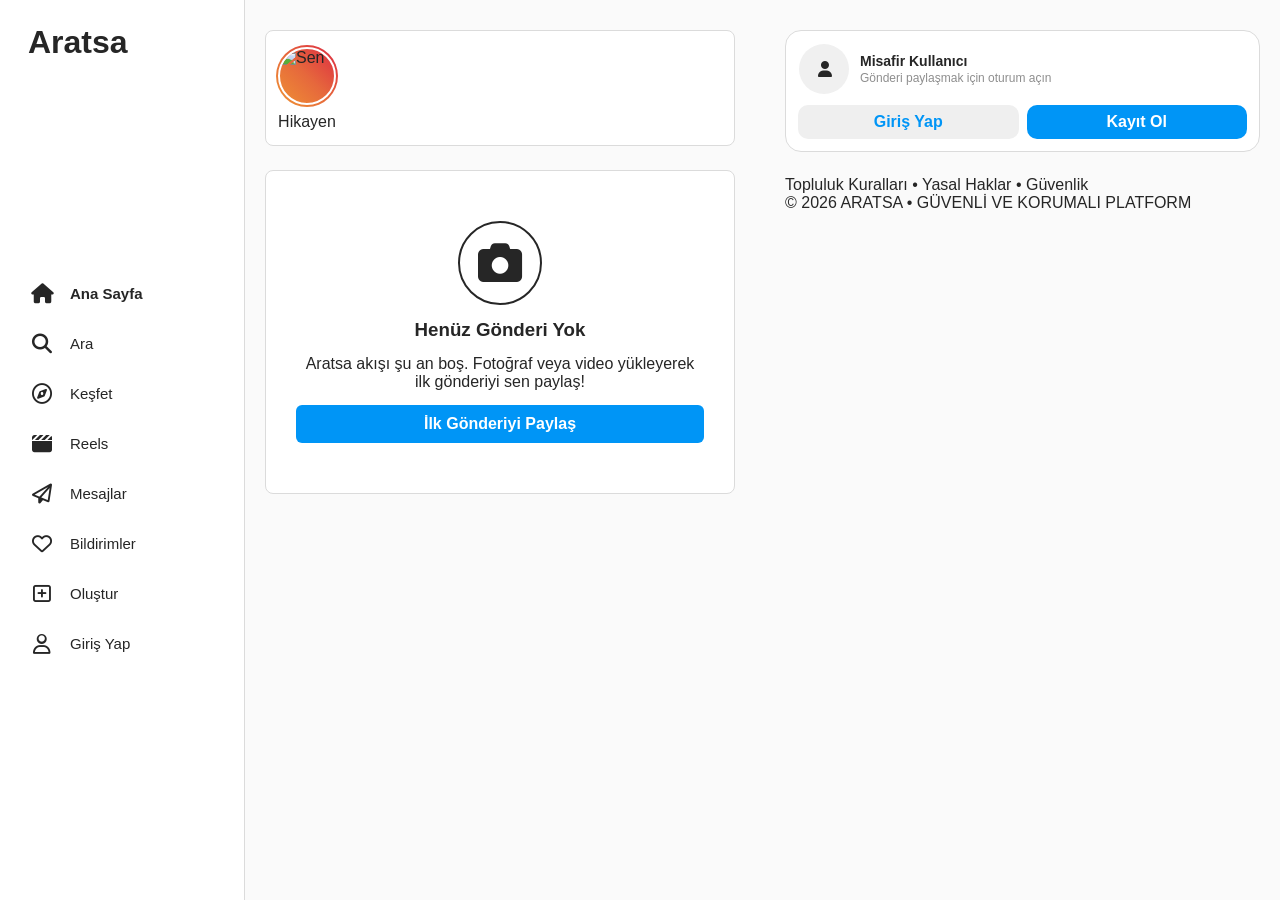
==== commit 688d5cec: "" ====
--- a/index.html
+++ b/index.html
@@ -2,7 +2,8 @@
 <html lang="tr">
 <head>
   <meta charset="UTF-8">
-  <meta name="viewport" content="width=device-width, initial-scale=1.0, maximum-scale=1.0, user-scalable=no">
+  <meta name="viewport" content="width=device-width, initial-scale=1.0, viewport-fit=cover">
+  <meta name="theme-color" content="#ffffff">
   <title>Aratsa</title>
   <link rel="icon" href="icon-light.png" type="image/png" media="(prefers-color-scheme: light)">
   <link rel="icon" href="icon-dark.png" type="image/png" media="(prefers-color-scheme: dark)">
@@ -13,23 +14,9 @@
 </head>
 <body>
 
-  <!-- MOBİL ÜST ÇUBUK (Sadece mobilde görünür) -->
-  <header class="mobile-topbar">
-    <div class="logo">
-      <span class="logo-text">Aratsa</span>
-    </div>
-    <div class="mobile-topbar-actions">
-      <button type="button" class="mob-icon-btn" onclick="handleNavClick('notifications', this)" title="Bildirimler">
-        <i class="fa-regular fa-heart"></i>
-      </button>
-      <button type="button" class="mob-icon-btn" onclick="openDM()" title="Mesajlar">
-        <i class="fa-regular fa-paper-plane"></i>
-      </button>
-    </div>
-  </header>
-
   <div class="app-container">
-    <!-- SOL KENAR ÇUBUĞU (SIDEBAR - Masaüstü) -->
+    <header class="mobile-top"><span class="logo-text">Aratsa</span><div><button type="button" class="icon-btn" onclick="handleNavClick('notifications')" aria-label="Bildirimler"><i class="fa-regular fa-heart"></i></button><button type="button" class="icon-btn" onclick="openDM()" aria-label="Mesajlar"><i class="fa-regular fa-paper-plane"></i></button></div></header>
+    <!-- SOL KENAR ÇUBUĞU (SIDEBAR) -->
     <aside class="sidebar">
       <div class="logo">
         <span class="logo-text">Aratsa</span>
@@ -91,7 +78,7 @@
         </section>
       </div>
 
-      <!-- SAĞ KENAR (Masaüstü Öneriler) -->
+      <!-- SAĞ KENAR -->
       <aside class="suggestions-sidebar">
         <div class="account-card" id="sidebar-account-box">
           <div class="account-avatar"><i class="fa-solid fa-user"></i></div>
@@ -113,25 +100,6 @@
       </aside>
     </main>
   </div>
-
-  <!-- MOBİL ALT MENÜ (Sadece mobilde görünür) -->
-  <nav class="mobile-bottom-nav">
-    <button type="button" class="mob-nav-btn active" onclick="handleNavClick('home', this)" title="Ana Sayfa">
-      <i class="fa-solid fa-house"></i>
-    </button>
-    <button type="button" class="mob-nav-btn" onclick="handleNavClick('search', this)" title="Ara">
-      <i class="fa-solid fa-magnifying-glass"></i>
-    </button>
-    <button type="button" class="mob-nav-btn" onclick="handleCreatePostClick()" title="Paylaş">
-      <i class="fa-regular fa-square-plus"></i>
-    </button>
-    <button type="button" class="mob-nav-btn" onclick="handleNavClick('reels', this)" title="Reels">
-      <i class="fa-solid fa-clapperboard"></i>
-    </button>
-    <button type="button" class="mob-nav-btn" id="mob-profile-btn" onclick="handleProfileNavClick()" title="Profil">
-      <i class="fa-regular fa-user"></i>
-    </button>
-  </nav>
 
   <!-- GİRİŞ / KAYIT MODALI -->
   <div class="modal-overlay" id="auth-modal">
@@ -243,7 +211,7 @@
   <!-- YASAL MODALI -->
   <div class="modal-overlay" id="legal-modal"><div class="modal-box">
     <div class="modal-header"><h3>Topluluk Kuralları ve Yasal Haklar</h3><button type="button" class="close-modal-btn" onclick="closeLegalModal()"><i class="fa-solid fa-xmark"></i></button></div>
-    <div class="modal-body"><p>Aratsa’da saygılı ol; nefret içeren, taciz eden veya yasa dışı içerik paylaşma. Paylaştığın içeriklerden sen sorumlusun. Uygunsuz içerikleri “Şikayet Et” ile bildirebilirsin. Hesap açarak bu koşulları kabul etmiş olursun. Şifren tek yönlü şifrelenerek saklanır.</p></div>
+    <div class="modal-body"><p>Aratsa’da saygılı ol; nefret içeren, taciz eden veya yasa dışı içerik paylaşma. Paylaştığın içeriklerden sen sorumlusun. Uygunsuz içerikleri “Şikayet Et” ile bildirebilirsin. Hesap açarak bu koşulları kabul etmiş olursun. Mesajların ve hesap bilgilerin sunucuda saklanır; platform yöneticisi bunlara erişebilir.</p></div>
   </div></div>
 
   <!-- MİSAFİR SINIRI MODALI -->
@@ -274,39 +242,23 @@
     <div class="modal-header"><h3>Yorumlar</h3><button type="button" class="close-modal-btn" onclick="closeCommentsModal()"><i class="fa-solid fa-xmark"></i></button></div>
     <div class="modal-body">
       <div class="comments-list" id="comments-modal-list"></div>
-      <form class="dm-form" onsubmit="event.preventDefault(); submitPanelComment();"><input id="comments-input" placeholder="Yorum ekle..." maxlength="500" autocomplete="off"><button type="submit" class="dm-send-btn" title="Paylaş"><i class="fa-solid fa-paper-plane"></i></button></form>
-    </div>
-  </div></div>
-
-  <!-- MESAJLAR MODALI -->
+      <form class="dm-form" onsubmit="event.preventDefault(); submitPanelComment();"><input id="comments-input" placeholder="Yorum ekle..." maxlength="500" autocomplete="off"><button type="submit" class="primary-btn">Paylaş</button></form>
+    </div>
+  </div></div>
+
+  <!-- MESAJLAR -->
   <div class="modal-overlay" id="dm-modal"><div class="modal-box dm-box">
-    <div class="modal-header">
-      <button type="button" class="close-modal-btn" id="dm-back" onclick="dmBack()" style="display:none"><i class="fa-solid fa-arrow-left"></i></button>
-      <h3 id="dm-title">Mesajlar</h3>
-      <button type="button" class="close-modal-btn" onclick="closeDM()"><i class="fa-solid fa-xmark"></i></button>
-    </div>
+    <div class="modal-header"><button type="button" class="close-modal-btn" id="dm-back" onclick="dmBack()" style="display:none"><i class="fa-solid fa-arrow-left"></i></button><h3 id="dm-title">Mesajlar</h3><button type="button" class="close-modal-btn" onclick="closeDM()"><i class="fa-solid fa-xmark"></i></button></div>
     <div class="modal-body">
-      <!-- SOHBET LİSTESİ VE KULLANICI ARAMA -->
       <div id="dm-list-view">
-        <form class="dm-form" onsubmit="event.preventDefault(); dmOpenFromInput();">
-          <input id="dm-user-input" placeholder="Kullanıcı adı yaz..." autocomplete="off" autocapitalize="off">
-          <button type="submit" class="dm-send-btn" title="Sohbet Başlat"><i class="fa-solid fa-paper-plane"></i></button>
-        </form>
-        <!-- İstemci işlemcisiyle çalışan Fuzzy / Yakın İsim Önerileri -->
-        <div id="dm-suggestions-box" class="dm-suggestions-box" style="display: none;"></div>
+        <form class="dm-form" onsubmit="event.preventDefault(); dmOpenFromInput();"><input id="dm-user-input" placeholder="Kullanıcı adı yaz..." autocomplete="off" autocapitalize="off" oninput="dmSuggest()"><button type="submit" class="primary-btn">Mesaj</button></form>
+        <div id="dm-suggest"></div>
         <div id="dm-convos"></div>
-        <p class="dm-note"><i class="fa-solid fa-shield-halved"></i> Güvenli mesajlaşma • Topluluk kurallarına uygun sohbet edin.</p>
-      </div>
-
-      <!-- SOHBET İÇİ PENCERESİ -->
+        <p class="dm-note"><i class="fa-solid fa-lock"></i> Mesajlar şifrelenmez; yalnızca konuşmanın tarafları ve site yöneticisi okuyabilir.</p>
+      </div>
       <div id="dm-chat-view" style="display:none">
         <div class="dm-thread" id="dm-thread"></div>
-        <form class="dm-form dm-chat-form" onsubmit="event.preventDefault(); dmSend();">
-          <input id="dm-input" placeholder="Mesaj yaz..." maxlength="1000" autocomplete="off">
-          <button type="submit" class="dm-send-btn" id="dm-send-btn" title="Gönder">
-            <i class="fa-solid fa-paper-plane"></i>
-          </button>
-        </form>
+        <form class="dm-form" onsubmit="event.preventDefault(); dmSend();"><input id="dm-input" placeholder="Mesaj yaz..." maxlength="1000" autocomplete="off"><button type="submit" class="dm-send" aria-label="Gönder"><i class="fa-solid fa-paper-plane"></i></button></form>
       </div>
     </div>
   </div></div>
--- a/style.css
+++ b/style.css
@@ -1,950 +1,167 @@
-/* ===== ARATSA MODERN & DUYARLI TASARIM (MASAÜSTÜ VE MOBİL) ===== */
-* {
-  box-sizing: border-box;
-  margin: 0;
-  padding: 0;
-  font-family: -apple-system, BlinkMacSystemFont, "Segoe UI", Roboto, Helvetica, Arial, sans-serif;
+* { box-sizing: border-box; margin: 0; padding: 0; font-family: -apple-system, BlinkMacSystemFont, "Segoe UI", Roboto, sans-serif; }
+body { background-color: #fafafa; color: #262626; }
+.sidebar-user { display: flex; margin-right: auto; margin-left: auto; }
+.app-container { display: flex; min-height: 100vh; }
+.sidebar { width: 245px; border-right: 1px solid #dbdbdb; height: 100vh; position: sticky; top: 0; padding: 24px 16px; display: flex; flex-direction: column; justify-content: space-between; background: #fff; z-index: 10; }
+.logo-text { font-family: 'Brush Script MT', cursive, sans-serif; font-size: 32px; font-weight: bold; padding: 0 12px; margin-bottom: 25px; }
+.nav-menu { display: flex; flex-direction: column; gap: 6px; }
+.nav-item { display: flex; align-items: center; gap: 16px; padding: 12px 14px; border-radius: 8px; border: none; background: transparent; color: #262626; font-size: 15px; font-weight: 500; cursor: pointer; width: 100%; text-align: left; }
+.nav-item i { font-size: 20px; width: 24px; text-align: center; }
+.nav-item:hover { background-color: #f2f2f2; }
+.nav-item.active { font-weight: 700; }
+.main-content { flex: 1; display: flex; justify-content: center; padding: 30px 20px; gap: 50px; }
+.feed-wrapper { max-width: 470px; width: 100%; }
+.stories-container { display: flex; gap: 16px; overflow-x: auto; padding: 14px 10px; background: #fff; border: 1px solid #dbdbdb; border-radius: 8px; margin-bottom: 24px; }
+.story-item { display: flex; flex-direction: column; align-items: center; gap: 6px; cursor: pointer; }
+.story-avatar-ring { width: 62px; height: 62px; border-radius: 50%; padding: 2px; background: linear-gradient(45deg, #f09433, #e6683c, #dc2743); display: flex; align-items: center; justify-content: center; }
+.story-avatar-ring img { width: 100%; height: 100%; border-radius: 50%; border: 2px solid #fff; object-fit: cover; }
+.empty-state { background: #fff; border: 1px solid #dbdbdb; border-radius: 8px; padding: 50px 30px; text-align: center; display: flex; flex-direction: column; align-items: center; gap: 14px; }
+.empty-state i { font-size: 44px; border: 2px solid #262626; border-radius: 50%; padding: 18px; }
+.posts-stream { display: flex; flex-direction: column; gap: 20px; }
+.post-card { background: #fff; border: 1px solid #dbdbdb; border-radius: 8px; overflow: hidden; }
+.post-header { display: flex; justify-content: space-between; align-items: center; padding: 12px 16px; }
+.post-author { display: flex; align-items: center; gap: 10px; }
+.author-avatar-ring { width: 34px; height: 34px; border-radius: 50%; background: #f0f0f0; display: flex; align-items: center; justify-content: center; }
+.post-media { width: 100%; max-height: 580px; object-fit: cover; display: block; }
+.post-actions { display: flex; justify-content: space-between; padding: 10px 14px 6px 14px; }
+.action-buttons-left { display: flex; gap: 16px; }
+.action-btn { background: none; border: none; cursor: pointer; font-size: 22px; color: #262626; }
+.post-likes { padding: 0 14px; font-size: 14px; font-weight: 600; margin-bottom: 6px; }
+.post-caption { padding: 0 14px; font-size: 14px; margin-bottom: 8px; }
+.post-caption .username { font-weight: 600; margin-right: 6px; }
+.comment-form { border-top: 1px solid #efefef; display: flex; padding: 8px 14px; }
+.comment-input { flex: 1; border: none; outline: none; font-size: 13px; background: transparent; }
+.comment-submit { border: none; background: none; color: #0095f6; font-weight: 600; cursor: pointer; font-size: 13px; }
+.suggestions-sidebar { min-width: 300px; }
+.account-card { display: flex; align-items: center; gap: 10px; padding: 12px; background: #fff; border: 1px solid #dbdbdb; border-radius: 40px; margin-bottom: 24px; }
+.account-avatar { padding-left: 22px; padding-right: 20px; margin: 1px; width: 50px; height: 50px; border-radius: 25px; background: #f0f0f0; display: flex; align-items: center; justify-content: center; }
+.logout-btn { background: #dddddd; border: none; outline: none; justify-content: center; align-items: center; padding-left: 10px; padding-right: 10px; border-radius: 25px; margin-left: -5px; width: 50px; height: 50px; }
+.modal-overlay { display: none; position: fixed; top: 0; left: 0; right: 0; bottom: 0; background: rgba(0,0,0,0.65); justify-content: center; align-items: center; z-index: 1000; }
+.modal-box { background: #fff; border-radius: 14px; width: 440px; max-width: 90%; overflow: hidden; }
+.modal-header { display: flex; justify-content: space-between; align-items: center; padding: 14px 18px; border-bottom: 1px solid #dbdbdb; }
+.modal-body { padding: 20px; }
+.auth-segmented-switch { display: flex; background: #f0f2f5; border-radius: 10px; padding: 4px; gap: 4px; margin-bottom: 20px; }
+.segmented-btn { flex: 1; padding: 10px; border: none; border-radius: 8px; font-weight: 600; background: transparent; cursor: pointer; color: #65676b; }
+.segmented-btn.active { background: #fff; color: #0095f6; }
+.form-group { margin-bottom: 14px; display: flex; flex-direction: column; gap: 6px; }
+.form-group input, .form-group textarea { width: 100%; padding: 10px; border: 1px solid #dbdbdb; border-radius: 6px; outline: none; }
+.primary-btn { background-color: #0095f6; color: #fff; border: none; padding: 10px 16px; border-radius: 6px; font-weight: 600; cursor: pointer; width: 100%; }
+.toast-container { position: fixed; bottom: 24px; left: 50%; transform: translateX(-50%); z-index: 9999; display: flex; flex-direction: column; gap: 8px; }
+.toast { background: rgba(38,38,38,0.95); color: #fff; padding: 10px 20px; border-radius: 20px; font-size: 14px; }
+
+/* Filtre çubuğu ve modal metinleri */
+.filter-bar { display: flex; align-items: center; justify-content: space-between; padding: 10px 14px; margin-bottom: 12px; border: 1px solid #dbdbdb; border-radius: 8px; background: #fafafa; font-size: 14px; }
+.modal-body p { margin: 0 0 14px; line-height: 1.5; }
+
+/* Yorum, takip, reels sınırı, mesajlar */
+.view-comments { display: block; background: none; border: 0; padding: 4px 16px; color: #8e8e8e; font-size: 14px; cursor: pointer; text-align: left; }
+.view-comments:hover { color: #262626; }
+.follow-btn { margin-left: 8px; background: none; border: 0; color: #0095f6; font-weight: 600; font-size: 13px; cursor: pointer; }
+.follow-btn.following { color: #8e8e8e; }
+.guest-gate { text-align: center; padding: 28px 16px; border: 1px solid #dbdbdb; border-radius: 12px; background: #fafafa; }
+.guest-gate i { font-size: 28px; color: #0095f6; }
+.guest-gate .primary-btn { margin-top: 8px; }
+.dm-box { max-width: 480px; width: 100%; }
+.dm-form { display: flex; gap: 8px; margin-top: 8px; }
+.dm-form input { flex: 1; min-width: 0; padding: 10px 14px; border: 1px solid #dbdbdb; border-radius: 22px; outline: none; font: inherit; }
+.dm-form input:focus { border-color: #0095f6; }
+.dm-convo { display: flex; align-items: center; gap: 10px; width: 100%; padding: 10px 4px; background: none; border: 0; border-radius: 8px; cursor: pointer; text-align: left; font: inherit; }
+.dm-convo:hover { background: #f5f5f5; }
+.dm-convo small { margin-left: auto; color: #8e8e8e; }
+.dm-thread { height: 320px; overflow-y: auto; display: flex; flex-direction: column; gap: 6px; padding: 8px 2px; }
+.dm-msg { max-width: 75%; padding: 8px 12px; border-radius: 18px; background: #efefef; align-self: flex-start; word-break: break-word; }
+.dm-msg.me { background: #0095f6; color: #fff; align-self: flex-end; }
+.dm-note { font-size: 12px; color: #8e8e8e; text-align: center; margin: 12px 0 0; }
+.comments-list { max-height: 320px; overflow-y: auto; margin-bottom: 8px; }
+.comments-list .comment-item { padding: 6px 0; }
+.filter-bar, .guest-gate { margin-bottom: 12px; }
+
+/* ===== Düğmeler, mobil/masaüstü uyumu, mesajlar ===== */
+html { -webkit-text-size-adjust: 100%; }
+body { -webkit-tap-highlight-color: transparent; overflow-x: hidden; }
+.app-container { min-height: 100dvh; }
+:where(button) { font: inherit; color: inherit; background: #efefef; border: 0; border-radius: 10px; padding: 8px 14px; cursor: pointer; }
+:where(button):hover { background: #e6e6e6; }
+:where(button):disabled { opacity: .55; cursor: default; }
+.action-btn { padding: 4px; }
+.close-modal-btn, .icon-btn { display: inline-flex; align-items: center; justify-content: center; width: 36px; height: 36px; padding: 0; border-radius: 10px; background: transparent; font-size: 16px; }
+.close-modal-btn:hover, .icon-btn:hover { background: #f2f2f2; }
+.option-btn { display: block; width: 100%; padding: 14px; border-radius: 0; background: transparent; border-bottom: 1px solid #efefef; font-size: 15px; text-align: center; }
+.option-btn:hover { background: #f7f7f7; }
+.option-btn.danger { color: #ed4956; font-weight: 700; }
+.options-box { width: 400px; }
+.options-menu { display: flex; flex-direction: column; }
+.auth-action-link { background: #efefef; color: #0095f6; font-weight: 600; }
+.auth-action-link.highlight { background: #0095f6; color: #fff; }
+.account-card { flex-wrap: wrap; border-radius: 16px; }
+.account-meta { display: flex; flex-direction: column; gap: 2px; min-width: 0; flex: 1; }
+.user-status { font-weight: 600; font-size: 14px; }
+.user-sub { font-size: 12px; color: #8e8e8e; }
+.account-btn-group { display: flex; gap: 8px; width: 100%; }
+.account-btn-group .auth-action-link { flex: 1; }
+.divider { display: none; }
+.full-width { width: 100%; }
+.mobile-top { display: none; }
+.modal-box { max-height: 92vh; display: flex; flex-direction: column; }
+.modal-body { overflow-y: auto; }
+.modal-body .comment-input { border: 1px solid #dbdbdb; border-radius: 10px; padding: 10px 12px; background: #fff; }
+.post-media { height: auto; }
+.dm-form input { color: #262626; background: #fff; }
+.dm-form .primary-btn { width: auto; flex: 0 0 auto; }
+.dm-send { flex: 0 0 auto; width: 44px; height: 44px; padding: 0; border-radius: 12px; background: #0095f6; color: #fff; font-size: 16px; display: inline-flex; align-items: center; justify-content: center; }
+.dm-send:hover { background: #1877f2; }
+.person { display: flex; align-items: center; gap: 10px; padding: 8px 0; }
+.person span { flex: 1; font-weight: 600; min-width: 0; overflow: hidden; text-overflow: ellipsis; }
+.person .follow-btn { margin: 0; background: #efefef; padding: 6px 12px; border-radius: 10px; }
+.mini-btn { padding: 6px 12px; font-size: 13px; }
+.guest-gate h3 { margin: 8px 0 4px; }
+.guest-gate p { margin: 0 0 10px; color: #65676b; font-size: 14px; }
+
+@media (max-width: 1100px) { .suggestions-sidebar { display: none; } .main-content { gap: 0; } }
+@media (max-width: 768px) {
+  .mobile-top { display: flex; position: sticky; top: 0; z-index: 800; align-items: center; justify-content: space-between; padding: calc(6px + env(safe-area-inset-top)) 14px 6px; background: #fff; border-bottom: 1px solid #dbdbdb; }
+  .mobile-top .logo-text { margin: 0; padding: 0; font-size: 28px; }
+  .app-container { flex-direction: column; }
+  .sidebar { position: fixed; top: auto; bottom: 0; left: 0; right: 0; width: 100%; height: auto; padding: 4px 6px calc(4px + env(safe-area-inset-bottom)); border-right: 0; border-top: 1px solid #dbdbdb; flex-direction: row; }
+  .sidebar .logo-text, .sidebar-user, .nav-item span, .nav-item[onclick*="notifications"], .nav-item[onclick*="openDM"] { display: none; }
+  .nav-menu { flex-direction: row; width: 100%; justify-content: space-around; gap: 0; }
+  .nav-item { width: auto; flex: 1; justify-content: center; padding: 10px 4px; font-size: 0; gap: 0; }
+  .nav-item i { font-size: 22px; width: auto; }
+  .main-content { padding: 12px 10px calc(76px + env(safe-area-inset-bottom)); }
+  .post-media { max-height: 70vh; }
+  .modal-overlay { align-items: flex-end; }
+  .modal-overlay .modal-box { width: 100%; max-width: 100%; border-radius: 18px 18px 0 0; max-height: 90dvh; }
+  .modal-body { padding-bottom: calc(20px + env(safe-area-inset-bottom)); }
+  input, textarea { font-size: 16px; }
+  .dm-thread { height: 45dvh; }
+  .toast-container { bottom: calc(84px + env(safe-area-inset-bottom)); }
+}
+@media (max-width: 768px) and (prefers-reduced-motion: no-preference) {
+  @keyframes sheetUp { from { transform: translateY(40px); opacity: 0; } to { transform: none; opacity: 1; } }
+  .modal-overlay .modal-box { animation: sheetUp .28s ease; }
 }
 
-body {
-  background-color: #fafafa;
-  color: #262626;
-  -webkit-font-smoothing: antialiased;
+/* ===== ANİMASYONLAR (en sonda; hareketi azaltma tercihi olanlarda kapalı) ===== */
+@media (prefers-reduced-motion: no-preference) {
+  @keyframes fadeUp { from { opacity: 0; transform: translateY(14px); } to { opacity: 1; transform: none; } }
+  @keyframes fadeIn { from { opacity: 0; } to { opacity: 1; } }
+  @keyframes popIn { from { opacity: 0; transform: scale(.94); } to { opacity: 1; transform: none; } }
+  @keyframes slideDown { from { opacity: 0; transform: translateY(-8px); } to { opacity: 1; transform: none; } }
+  @keyframes likePop { 0% { transform: scale(1); } 40% { transform: scale(1.35); } 100% { transform: scale(1); } }
+  .post-card { animation: fadeUp .45s ease both; }
+  .post-card:nth-child(2) { animation-delay: .06s; }
+  .post-card:nth-child(3) { animation-delay: .12s; }
+  .post-card:nth-child(n+4) { animation-delay: .18s; }
+  body.searching .post-card { animation: none; }
+  .modal-overlay { animation: fadeIn .2s ease; }
+  .modal-box { animation: popIn .26s cubic-bezier(.2, .9, .3, 1.2); }
+  .toast { animation: fadeUp .3s ease; }
+  .filter-bar, .guest-gate, .empty-state { animation: slideDown .3s ease; }
+  .comment-item, .dm-msg { animation: fadeUp .25s ease both; }
+  .like-btn.liked i { animation: likePop .35s ease; }
+  .nav-item, .primary-btn, .action-btn, .option-btn, .follow-btn, .dm-convo, .story-avatar-ring { transition: background-color .2s, color .2s, transform .18s, opacity .2s; }
+  .nav-item i, .action-btn i { transition: transform .2s ease; }
+  .nav-item:hover i, .action-btn:hover i { transform: scale(1.18); }
+  .story-item:hover .story-avatar-ring { transform: scale(1.06); }
+  .primary-btn:active, .follow-btn:active, .option-btn:active, .nav-item:active { transform: scale(.96); }
 }
-
-/* Düzen Kapsayıcısı */
-.app-container {
-  display: flex;
-  min-height: 100vh;
-}
-
-/* Masaüstü Sol Menü (Sidebar) */
-.sidebar {
-  width: 245px;
-  border-right: 1px solid #dbdbdb;
-  height: 100vh;
-  position: sticky;
-  top: 0;
-  padding: 24px 16px;
-  display: flex;
-  flex-direction: column;
-  justify-content: space-between;
-  background: #ffffff;
-  z-index: 10;
-}
-
-.logo-text {
-  font-family: 'Brush Script MT', cursive, sans-serif;
-  font-size: 32px;
-  font-weight: bold;
-  padding: 0 12px;
-  margin-bottom: 25px;
-  display: inline-block;
-}
-
-.nav-menu {
-  display: flex;
-  flex-direction: column;
-  gap: 6px;
-}
-
-.nav-item {
-  display: flex;
-  align-items: center;
-  gap: 16px;
-  padding: 12px 14px;
-  border-radius: 10px;
-  border: none;
-  background: transparent;
-  color: #262626;
-  font-size: 15px;
-  font-weight: 500;
-  cursor: pointer;
-  width: 100%;
-  text-align: left;
-  transition: background-color 0.18s, transform 0.15s;
-}
-
-.nav-item i {
-  font-size: 20px;
-  width: 24px;
-  text-align: center;
-}
-
-.nav-item:hover {
-  background-color: #f2f2f2;
-}
-
-.nav-item.active {
-  font-weight: 700;
-}
-
-.sidebar-user {
-  display: flex;
-  margin-right: auto;
-  margin-left: auto;
-}
-
-/* Ana İçerik ve Akış */
-.main-content {
-  flex: 1;
-  display: flex;
-  justify-content: center;
-  padding: 30px 20px;
-  gap: 40px;
-}
-
-.feed-wrapper {
-  max-width: 470px;
-  width: 100%;
-}
-
-/* Hikayeler */
-.stories-container {
-  display: flex;
-  gap: 16px;
-  overflow-x: auto;
-  padding: 14px 10px;
-  background: #ffffff;
-  border: 1px solid #dbdbdb;
-  border-radius: 12px;
-  margin-bottom: 24px;
-}
-
-.story-item {
-  display: flex;
-  flex-direction: column;
-  align-items: center;
-  gap: 6px;
-  cursor: pointer;
-  font-size: 12px;
-}
-
-.story-avatar-ring {
-  width: 62px;
-  height: 62px;
-  border-radius: 50%;
-  padding: 2px;
-  background: linear-gradient(45deg, #f09433, #e6683c, #dc2743);
-  display: flex;
-  align-items: center;
-  justify-content: center;
-  transition: transform 0.2s;
-}
-
-.story-avatar-ring img {
-  width: 100%;
-  height: 100%;
-  border-radius: 50%;
-  border: 2px solid #ffffff;
-  object-fit: cover;
-}
-
-/* Boş Durum */
-.empty-state {
-  background: #ffffff;
-  border: 1px solid #dbdbdb;
-  border-radius: 12px;
-  padding: 50px 30px;
-  text-align: center;
-  display: flex;
-  flex-direction: column;
-  align-items: center;
-  gap: 14px;
-}
-
-.empty-state i {
-  font-size: 44px;
-  border: 2px solid #262626;
-  border-radius: 50%;
-  padding: 18px;
-}
-
-/* Gönderi Kartı */
-.posts-stream {
-  display: flex;
-  flex-direction: column;
-  gap: 20px;
-}
-
-.post-card {
-  background: #ffffff;
-  border: 1px solid #dbdbdb;
-  border-radius: 12px;
-  overflow: hidden;
-}
-
-.post-header {
-  display: flex;
-  justify-content: space-between;
-  align-items: center;
-  padding: 12px 16px;
-}
-
-.post-author {
-  display: flex;
-  align-items: center;
-  gap: 10px;
-}
-
-.author-avatar-ring {
-  width: 36px;
-  height: 36px;
-  border-radius: 50%;
-  background: #f0f2f5;
-  display: flex;
-  align-items: center;
-  justify-content: center;
-  font-weight: 600;
-  color: #0095f6;
-}
-
-.post-media {
-  width: 100%;
-  max-height: 600px;
-  object-fit: cover;
-  display: block;
-}
-
-.post-actions {
-  display: flex;
-  justify-content: space-between;
-  padding: 10px 14px 6px 14px;
-}
-
-.action-buttons-left {
-  display: flex;
-  gap: 16px;
-}
-
-.action-btn {
-  background: none;
-  border: none;
-  cursor: pointer;
-  font-size: 22px;
-  color: #262626;
-  transition: transform 0.18s;
-}
-
-.post-likes {
-  padding: 0 14px;
-  font-size: 14px;
-  font-weight: 600;
-  margin-bottom: 6px;
-}
-
-.post-caption {
-  padding: 0 14px;
-  font-size: 14px;
-  margin-bottom: 8px;
-  line-height: 1.4;
-}
-
-.post-caption .username {
-  font-weight: 600;
-  margin-right: 6px;
-}
-
-.comment-form {
-  border-top: 1px solid #efefef;
-  display: flex;
-  padding: 8px 14px;
-}
-
-.comment-input {
-  flex: 1;
-  border: none;
-  outline: none;
-  font-size: 13px;
-  background: transparent;
-  color: #111111;
-}
-
-.comment-submit {
-  border: none;
-  background: none;
-  color: #0095f6;
-  font-weight: 600;
-  cursor: pointer;
-  font-size: 13px;
-}
-
-/* Sağ Kenar Masaüstü */
-.suggestions-sidebar {
-  min-width: 300px;
-}
-
-.account-card {
-  display: flex;
-  align-items: center;
-  gap: 10px;
-  padding: 12px;
-  background: #ffffff;
-  border: 1px solid #dbdbdb;
-  border-radius: 12px;
-  margin-bottom: 24px;
-}
-
-.account-avatar {
-  width: 44px;
-  height: 44px;
-  border-radius: 50%;
-  background: #f0f2f5;
-  display: flex;
-  align-items: center;
-  justify-content: center;
-  color: #65676b;
-  font-size: 18px;
-}
-
-.account-meta {
-  flex: 1;
-  display: flex;
-  flex-direction: column;
-}
-
-.user-status {
-  font-size: 14px;
-  font-weight: 600;
-}
-
-.user-sub {
-  font-size: 12px;
-  color: #8e8e8e;
-}
-
-.account-btn-group {
-  display: flex;
-  align-items: center;
-  gap: 6px;
-}
-
-.auth-action-link {
-  background: #f0f2f5;
-  border: none;
-  border-radius: 8px;
-  padding: 6px 12px;
-  font-size: 13px;
-  font-weight: 600;
-  cursor: pointer;
-  color: #0095f6;
-  transition: background-color 0.18s;
-}
-
-.auth-action-link:hover {
-  background: #e4e6eb;
-}
-
-.auth-action-link.highlight {
-  background: #0095f6;
-  color: #ffffff;
-}
-
-.auth-action-link.highlight:hover {
-  background: #1877f2;
-}
-
-.logout-btn {
-  background: #f0f2f5;
-  border: none;
-  border-radius: 8px;
-  padding: 8px 12px;
-  cursor: pointer;
-  font-weight: 600;
-  color: #ed4956;
-  transition: background-color 0.18s;
-}
-
-.logout-btn:hover {
-  background: #fee2e2;
-}
-
-.footer-meta {
-  font-size: 12px;
-  color: #c7c7c7;
-  line-height: 1.6;
-}
-
-.footer-meta a {
-  color: #8e8e8e;
-  text-decoration: none;
-}
-
-.footer-meta .copyright {
-  margin-top: 10px;
-}
-
-/* Modallar */
-.modal-overlay {
-  display: none;
-  position: fixed;
-  top: 0;
-  left: 0;
-  right: 0;
-  bottom: 0;
-  background: rgba(0, 0, 0, 0.65);
-  justify-content: center;
-  align-items: center;
-  z-index: 1000;
-  backdrop-filter: blur(2px);
-}
-
-.modal-box {
-  background: #ffffff;
-  border-radius: 14px;
-  width: 440px;
-  max-width: 92%;
-  overflow: hidden;
-  box-shadow: 0 10px 25px rgba(0,0,0,0.2);
-}
-
-.modal-header {
-  display: flex;
-  justify-content: space-between;
-  align-items: center;
-  padding: 14px 18px;
-  border-bottom: 1px solid #dbdbdb;
-}
-
-.modal-header h3 {
-  font-size: 16px;
-  font-weight: 600;
-}
-
-.modal-body {
-  padding: 20px;
-}
-
-.close-modal-btn {
-  background: transparent;
-  border: none;
-  cursor: pointer;
-  font-size: 18px;
-  width: 34px;
-  height: 34px;
-  border-radius: 8px;
-  display: inline-flex;
-  align-items: center;
-  justify-content: center;
-  color: #737373;
-  transition: background-color 0.18s, color 0.18s;
-}
-
-.close-modal-btn:hover {
-  background: #f0f2f5;
-  color: #111111;
-}
-
-/* Sekmeli Geçiş (Giriş / Kayıt) */
-.auth-segmented-switch {
-  display: flex;
-  background: #f0f2f5;
-  border-radius: 10px;
-  padding: 4px;
-  gap: 4px;
-  margin-bottom: 20px;
-}
-
-.segmented-btn {
-  flex: 1;
-  padding: 10px;
-  border: none;
-  border-radius: 8px;
-  font-weight: 600;
-  background: transparent;
-  cursor: pointer;
-  color: #65676b;
-  font-size: 14px;
-  transition: all 0.2s;
-}
-
-.segmented-btn.active {
-  background: #ffffff;
-  color: #0095f6;
-  box-shadow: 0 1px 3px rgba(0,0,0,0.1);
-}
-
-/* Form Elemanları ve Görünür Metin Garantisi */
-.form-group {
-  margin-bottom: 14px;
-  display: flex;
-  flex-direction: column;
-  gap: 6px;
-}
-
-.form-group label {
-  font-size: 13px;
-  font-weight: 500;
-  color: #4b5563;
-}
-
-.form-group input, 
-.form-group textarea,
-#comments-input {
-  width: 100%;
-  padding: 11px 14px;
-  border: 1px solid #dbdbdb;
-  border-radius: 10px;
-  outline: none;
-  font-size: 15px !important;
-  color: #111111 !important;
-  background-color: #ffffff !important;
-  -webkit-text-fill-color: #111111 !important;
-  caret-color: #111111 !important;
-  transition: border-color 0.2s;
-}
-
-.form-group input:focus,
-.form-group textarea:focus,
-#comments-input:focus {
-  border-color: #0095f6;
-}
-
-/* Butonlar: Yumuşatılmış Köşeli Modern Tasarım */
-.primary-btn {
-  background-color: #0095f6;
-  color: #ffffff;
-  border: none;
-  padding: 11px 18px;
-  border-radius: 10px;
-  font-weight: 600;
-  font-size: 14px;
-  cursor: pointer;
-  transition: background-color 0.18s, transform 0.15s;
-  display: inline-flex;
-  align-items: center;
-  justify-content: center;
-}
-
-.primary-btn:hover {
-  background-color: #1877f2;
-}
-
-.primary-btn:active {
-  transform: scale(0.98);
-}
-
-.primary-btn.full-width {
-  width: 100%;
-}
-
-.options-menu {
-  padding: 16px;
-  display: flex;
-  flex-direction: column;
-  gap: 8px;
-}
-
-.option-btn {
-  width: 100%;
-  padding: 12px 16px;
-  border: 1px solid #e5e7eb;
-  background: #ffffff;
-  border-radius: 10px;
-  font-size: 14px;
-  font-weight: 600;
-  cursor: pointer;
-  display: flex;
-  align-items: center;
-  justify-content: center;
-  transition: all 0.18s;
-  color: #262626;
-}
-
-.option-btn:hover {
-  background: #f9fafb;
-}
-
-.option-btn.danger {
-  color: #ed4956;
-  border-color: #fecdd3;
-  background: #fff;
-}
-
-.option-btn.danger:hover {
-  background: #fff1f2;
-}
-
-.option-btn.cancel {
-  border: none;
-  background: transparent;
-  color: #6b7280;
-}
-
-/* Toast Bildirimleri */
-.toast-container {
-  position: fixed;
-  bottom: 24px;
-  left: 50%;
-  transform: translateX(-50%);
-  z-index: 9999;
-  display: flex;
-  flex-direction: column;
-  gap: 8px;
-  pointer-events: none;
-}
-
-.toast {
-  background: rgba(30, 30, 30, 0.95);
-  color: #ffffff;
-  padding: 10px 20px;
-  border-radius: 12px;
-  font-size: 14px;
-  box-shadow: 0 4px 12px rgba(0,0,0,0.15);
-}
-
-/* Mesajlar (DM) ve Yazı Görünürlüğü Çözümü */
-.dm-box {
-  max-width: 480px;
-  width: 100%;
-}
-
-.dm-form {
-  display: flex;
-  align-items: center;
-  gap: 8px;
-  margin-top: 8px;
-}
-
-/* ŞİFRE YAZAR GİBİ GÖRÜNMEYEN, METNİ KESİNLİKLE GÖSTEREN GİRİŞ KUTUSU */
-.dm-form input,
-#dm-input,
-#dm-user-input {
-  flex: 1;
-  min-width: 0;
-  padding: 11px 16px;
-  border: 1px solid #dbdbdb;
-  border-radius: 10px;
-  outline: none;
-  font-size: 15px !important;
-  line-height: 1.4 !important;
-  color: #111111 !important;
-  background-color: #ffffff !important;
-  -webkit-text-fill-color: #111111 !important;
-  caret-color: #111111 !important;
-  transition: border-color 0.2s;
-}
-
-.dm-form input:focus,
-#dm-input:focus,
-#dm-user-input:focus {
-  border-color: #0095f6;
-}
-
-/* KARE GÖNDERME BUTONU (Sağ tarafta köşesi yumuşatılmış kare) */
-.dm-send-btn {
-  width: 44px;
-  height: 44px;
-  min-width: 44px;
-  min-height: 44px;
-  background-color: #0095f6;
-  color: #ffffff !important;
-  border: none;
-  border-radius: 10px;
-  display: inline-flex;
-  align-items: center;
-  justify-content: center;
-  cursor: pointer;
-  font-size: 16px;
-  flex-shrink: 0;
-  box-shadow: 0 2px 6px rgba(0, 149, 246, 0.25);
-  transition: background-color 0.18s, transform 0.15s;
-}
-
-.dm-send-btn:hover {
-  background-color: #1877f2;
-}
-
-.dm-send-btn:active {
-  transform: scale(0.94);
-}
-
-/* İstemci İşlemcili Fuzzy / Yakın İsim Önerileri Kutusu */
-.dm-suggestions-box {
-  background: #f8fafc;
-  border: 1px solid #e2e8f0;
-  border-radius: 10px;
-  padding: 10px 14px;
-  margin-top: 8px;
-  margin-bottom: 8px;
-  font-size: 13px;
-}
-
-.dm-suggestions-box .suggestion-title {
-  color: #64748b;
-  font-weight: 500;
-  margin-bottom: 6px;
-}
-
-.suggestion-chip {
-  display: inline-flex;
-  align-items: center;
-  gap: 5px;
-  background: #ffffff;
-  border: 1px solid #cbd5e1;
-  color: #0095f6;
-  padding: 5px 10px;
-  border-radius: 8px;
-  font-weight: 600;
-  cursor: pointer;
-  margin-right: 6px;
-  margin-bottom: 4px;
-  transition: all 0.15s ease;
-}
-
-.suggestion-chip:hover {
-  background: #0095f6;
-  color: #ffffff;
-  border-color: #0095f6;
-}
-
-.dm-convo {
-  display: flex;
-  align-items: center;
-  gap: 12px;
-  width: 100%;
-  padding: 12px 10px;
-  background: none;
-  border: 0;
-  border-radius: 10px;
-  cursor: pointer;
-  text-align: left;
-  font-size: 14px;
-  transition: background-color 0.18s;
-}
-
-.dm-convo:hover {
-  background: #f5f5f5;
-}
-
-.dm-convo small {
-  margin-left: auto;
-  color: #8e8e8e;
-  font-size: 12px;
-}
-
-.dm-thread {
-  height: 340px;
-  overflow-y: auto;
-  display: flex;
-  flex-direction: column;
-  gap: 8px;
-  padding: 10px 2px;
-}
-
-.dm-msg {
-  max-width: 75%;
-  padding: 9px 14px;
-  border-radius: 14px;
-  background: #f0f2f5;
-  color: #111111;
-  align-self: flex-start;
-  word-break: break-word;
-  font-size: 14px;
-  line-height: 1.4;
-}
-
-.dm-msg.me {
-  background: #0095f6;
-  color: #ffffff;
-  align-self: flex-end;
-}
-
-.dm-note {
-  font-size: 12px;
-  color: #8e8e8e;
-  text-align: center;
-  margin: 14px 0 0;
-}
-
-/* Yorumlar ve Listeler */
-.comments-list {
-  max-height: 320px;
-  overflow-y: auto;
-  margin-bottom: 8px;
-}
-
-.comment-item {
-  padding: 8px 0;
-  font-size: 14px;
-  line-height: 1.4;
-}
-
-.comment-item .comment-user {
-  font-weight: 600;
-  margin-right: 6px;
-}
-
-.follow-btn {
-  margin-left: 8px;
-  background: #f0f2f5;
-  border: 1px solid #dbdbdb;
-  border-radius: 8px;
-  padding: 4px 10px;
-  color: #0095f6;
-  font-weight: 600;
-  font-size: 13px;
-  cursor: pointer;
-  transition: all 0.18s;
-}
-
-.follow-btn.following {
-  color: #8e8e8e;
-  background: #fafafa;
-}
-
-/* Mobil Üst ve Alt Barlar (Masaüstünde Gizli) */
-.mobile-topbar,
-.mobile-bottom-nav {
-  display: none;
-}
-
-/* ===== TELEFON VE MOBİL UYUMLULUK (@media max-width: 768px) ===== */
-@media (max-width: 768px) {
-  /* Masaüstü Yan Çubuklarını Gizle */
-  .sidebar,
-  .suggestions-sidebar {
-    display: none !important;
-  }
-
-  /* Mobil Üst Çubuğu Göster */
-  .mobile-topbar {
-    display: flex;
-    position: sticky;
-    top: 0;
-    left: 0;
-    right: 0;
-    height: 52px;
-    background: #ffffff;
-    border-bottom: 1px solid #dbdbdb;
-    z-index: 99;
-    padding: 0 16px;
-    justify-content: space-between;
-    align-items: center;
-  }
-
-  .mobile-topbar .logo-text {
-    font-size: 26px;
-    margin-bottom: 0;
-    padding: 0;
-  }
-
-  .mobile-topbar-actions {
-    display: flex;
-    align-items: center;
-    gap: 16px;
-  }
-
-  .mob-icon-btn {
-    background: transparent;
-    border: none;
-    font-size: 20px;
-    color: #262626;
-    cursor: pointer;
-    padding: 4px;
-  }
-
-  /* Mobil Alt Menüyü Göster */
-  .mobile-bottom-nav {
-    display: flex;
-    position: fixed;
-    bottom: 0;
-    left: 0;
-    right: 0;
-    height: 54px;
-    background: #ffffff;
-    border-top: 1px solid #dbdbdb;
-    z-index: 100;
-    justify-content: space-around;
-    align-items: center;
-    padding-bottom: env(safe-area-inset-bottom, 0);
-  }
-
-  .mob-nav-btn {
-    flex: 1;
-    background: transparent;
-    border: none;
-    font-size: 20px;
-    color: #262626;
-    height: 100%;
-    display: flex;
-    align-items: center;
-    justify-content: center;
-    cursor: pointer;
-    transition: transform 0.15s;
-  }
-
-  .mob-nav-btn.active {
-    color: #0095f6;
-  }
-
-  .mob-nav-btn:active {
-    transform: scale(0.9);
-  }
-
-  /* Ana İçerik Düzeni Mobilde */
-  .app-container {
-    display: block;
-    width: 100%;
-  }
-
-  .main-content {
-    display: block;
-    padding: 10px 0 70px 0; /* Alt çubuk taşmasını önleyen alt dolgu */
-    width: 100%;
-  }
-
-  .feed-wrapper {
-    max-width: 100%;
-    margin: 0;
-    width: 100%;
-  }
-
-  /* Mobilde Hikaye ve Gönderi Kartları Kenar Boşluksuz */
-  .stories-container {
-    border-left: none;
-    border-right: none;
-    border-radius: 0;
-    margin-bottom: 12px;
-    padding: 10px 12px;
-  }
-
-  .post-card {
-    border-left: none;
-    border-right: none;
-    border-radius: 0;
-    margin-bottom: 14px;
-  }
-
-  .post-media {
-    max-height: 500px;
-  }
-
-  /* Mobilde Modalların Ekrana Tam Uyum Sağlaması */
-  .modal-box {
-    width: 95%;
-    max-width: 440px;
-    max-height: 92vh;
-  }
-
-  .dm-box {
-    max-height: 85vh;
-  }
-
-  .dm-thread {
-    height: 280px;
-  }
-}
-
-/* ===== ANİMASYONLAR ===== */
-@media (prefers-reduced-motion: no-preference) {
-  @keyframes fadeUp { from { opacity: 0; transform: translateY(12px); } to { opacity: 1; transform: none; } }
-  @keyframes fadeIn { from { opacity: 0; } to { opacity: 1; } }
-  @keyframes popIn { from { opacity: 0; transform: scale(.95); } to { opacity: 1; transform: none; } }
-
-  .post-card { animation: fadeUp .35s ease both; }
-  .modal-overlay { animation: fadeIn .2s ease; }
-  .modal-box { animation: popIn .24s cubic-bezier(.2, .9, .3, 1.2); }
-  .toast { animation: fadeUp .25s ease; }
-  .comment-item, .dm-msg { animation: fadeUp .2s ease both; }
-}
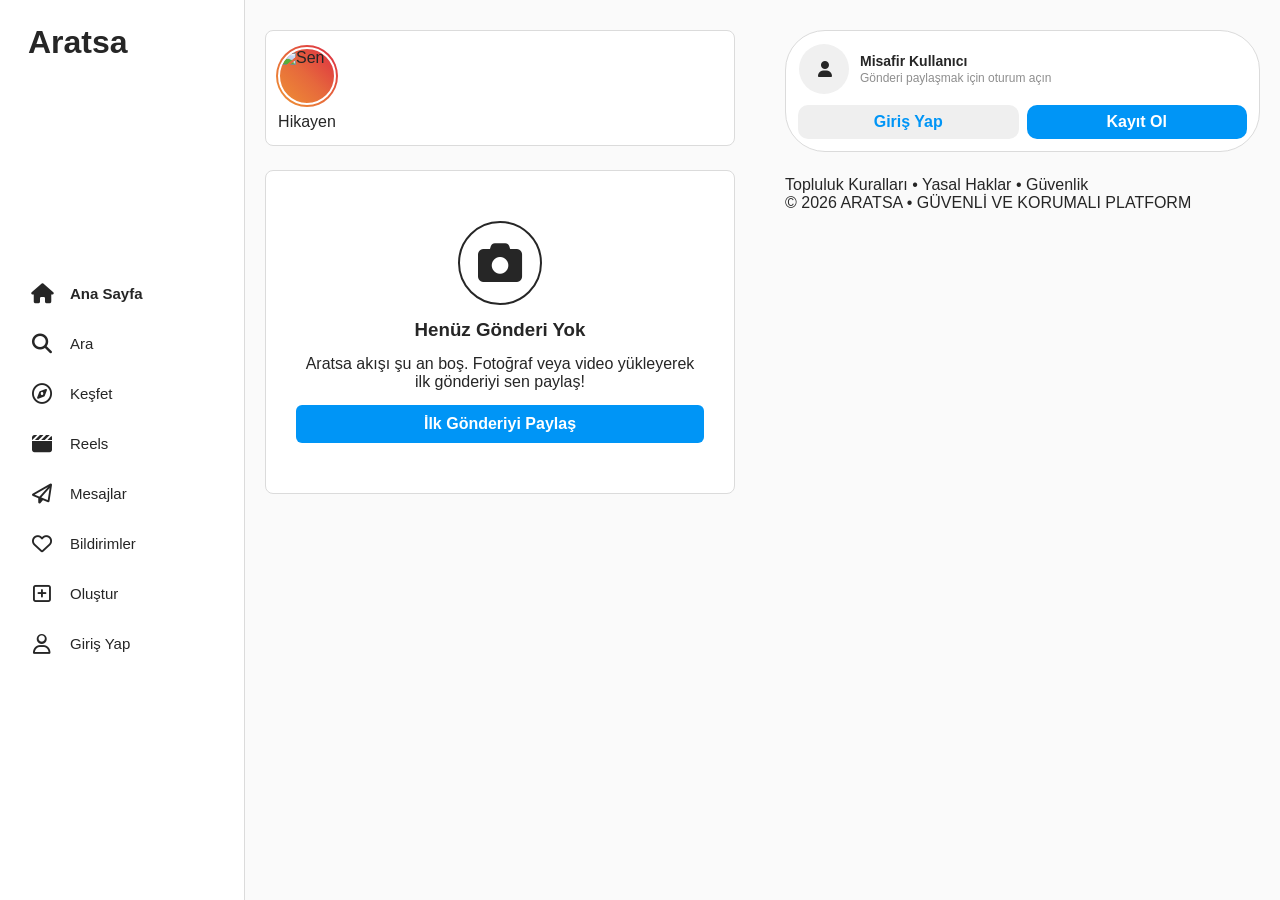
==== commit 63d01426: "" ====
--- a/index.html
+++ b/index.html
@@ -211,7 +211,7 @@
   <!-- YASAL MODALI -->
   <div class="modal-overlay" id="legal-modal"><div class="modal-box">
     <div class="modal-header"><h3>Topluluk Kuralları ve Yasal Haklar</h3><button type="button" class="close-modal-btn" onclick="closeLegalModal()"><i class="fa-solid fa-xmark"></i></button></div>
-    <div class="modal-body"><p>Aratsa’da saygılı ol; nefret içeren, taciz eden veya yasa dışı içerik paylaşma. Paylaştığın içeriklerden sen sorumlusun. Uygunsuz içerikleri “Şikayet Et” ile bildirebilirsin. Hesap açarak bu koşulları kabul etmiş olursun. Mesajların ve hesap bilgilerin sunucuda saklanır; platform yöneticisi bunlara erişebilir.</p></div>
+    <div class="modal-body"><p>Aratsa’da saygılı ol; nefret içeren, taciz eden veya yasa dışı içerik paylaşma. Paylaştığın içeriklerden sen sorumlusun. Uygunsuz içerikleri “Şikayet Et” ile bildirebilirsin. Hesap açarak bu koşulları kabul etmiş olursun.</p></div>
   </div></div>
 
   <!-- MİSAFİR SINIRI MODALI -->
--- a/style.css
+++ b/style.css
@@ -33,7 +33,7 @@
 .comment-input { flex: 1; border: none; outline: none; font-size: 13px; background: transparent; }
 .comment-submit { border: none; background: none; color: #0095f6; font-weight: 600; cursor: pointer; font-size: 13px; }
 .suggestions-sidebar { min-width: 300px; }
-.account-card { display: flex; align-items: center; gap: 10px; padding: 12px; background: #fff; border: 1px solid #dbdbdb; border-radius: 40px; margin-bottom: 24px; }
+.account-card { display: flex; flex-wrap: wrap; align-items: center; gap: 10px; padding: 12px; background: #fff; border: 1px solid #dbdbdb; border-radius: 40px; margin-bottom: 24px; }
 .account-avatar { padding-left: 22px; padding-right: 20px; margin: 1px; width: 50px; height: 50px; border-radius: 25px; background: #f0f0f0; display: flex; align-items: center; justify-content: center; }
 .logout-btn { background: #dddddd; border: none; outline: none; justify-content: center; align-items: center; padding-left: 10px; padding-right: 10px; border-radius: 25px; margin-left: -5px; width: 50px; height: 50px; }
 .modal-overlay { display: none; position: fixed; top: 0; left: 0; right: 0; bottom: 0; background: rgba(0,0,0,0.65); justify-content: center; align-items: center; z-index: 1000; }
@@ -93,7 +93,6 @@
 .options-menu { display: flex; flex-direction: column; }
 .auth-action-link { background: #efefef; color: #0095f6; font-weight: 600; }
 .auth-action-link.highlight { background: #0095f6; color: #fff; }
-.account-card { flex-wrap: wrap; border-radius: 16px; }
 .account-meta { display: flex; flex-direction: column; gap: 2px; min-width: 0; flex: 1; }
 .user-status { font-weight: 600; font-size: 14px; }
 .user-sub { font-size: 12px; color: #8e8e8e; }
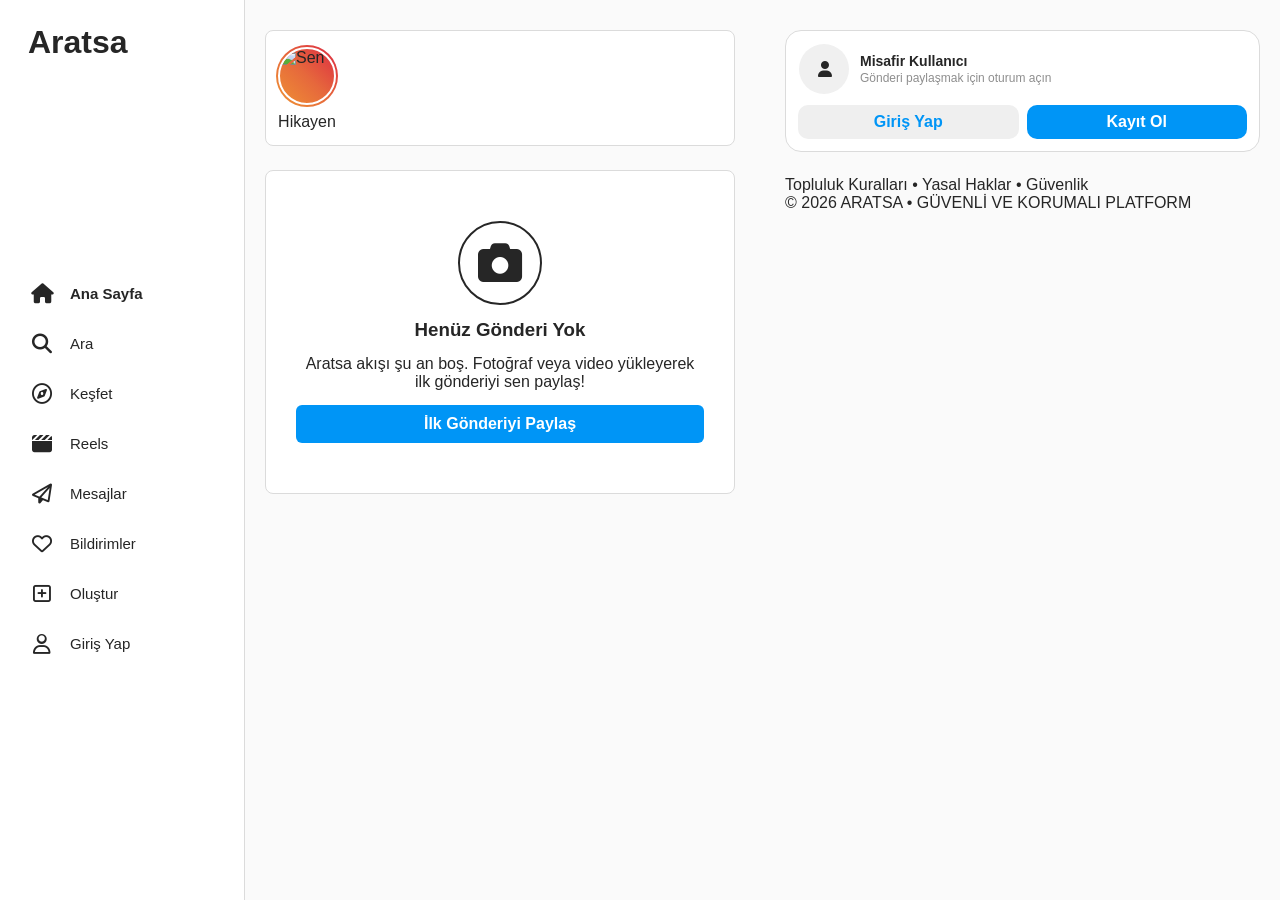
==== commit 92759df5: "Add files via upload" ====
--- a/index.html
+++ b/index.html
@@ -9,6 +9,9 @@
   <link rel="icon" href="icon-dark.png" type="image/png" media="(prefers-color-scheme: dark)">
   <link rel="icon" href="favicon.ico" sizes="any">
   <link rel="apple-touch-icon" href="apple-touch-icon.png">
+  <link rel="manifest" href="manifest.webmanifest">
+  <meta name="apple-mobile-web-app-capable" content="yes">
+  <meta name="apple-mobile-web-app-title" content="Aratsa">
   <link rel="stylesheet" href="style.css">
   <link rel="stylesheet" href="https://cdnjs.cloudflare.com/ajax/libs/font-awesome/6.5.1/css/all.min.css">
 </head>
@@ -211,7 +214,7 @@
   <!-- YASAL MODALI -->
   <div class="modal-overlay" id="legal-modal"><div class="modal-box">
     <div class="modal-header"><h3>Topluluk Kuralları ve Yasal Haklar</h3><button type="button" class="close-modal-btn" onclick="closeLegalModal()"><i class="fa-solid fa-xmark"></i></button></div>
-    <div class="modal-body"><p>Aratsa’da saygılı ol; nefret içeren, taciz eden veya yasa dışı içerik paylaşma. Paylaştığın içeriklerden sen sorumlusun. Uygunsuz içerikleri “Şikayet Et” ile bildirebilirsin. Hesap açarak bu koşulları kabul etmiş olursun.</p></div>
+    <div class="modal-body"><p>Aratsa’da saygılı ol; nefret içeren, taciz eden veya yasa dışı içerik paylaşma. Paylaştığın içeriklerden sen sorumlusun. Uygunsuz içerikleri “Şikayet Et” ile bildirebilirsin. Hesap açarak bu koşulları kabul etmiş olursun. Mesajların ve hesap bilgilerin sunucuda saklanır; platform yöneticisi bunlara erişebilir.</p></div>
   </div></div>
 
   <!-- MİSAFİR SINIRI MODALI -->
--- a/style.css
+++ b/style.css
@@ -33,7 +33,7 @@
 .comment-input { flex: 1; border: none; outline: none; font-size: 13px; background: transparent; }
 .comment-submit { border: none; background: none; color: #0095f6; font-weight: 600; cursor: pointer; font-size: 13px; }
 .suggestions-sidebar { min-width: 300px; }
-.account-card { display: flex; flex-wrap: wrap; align-items: center; gap: 10px; padding: 12px; background: #fff; border: 1px solid #dbdbdb; border-radius: 40px; margin-bottom: 24px; }
+.account-card { display: flex; align-items: center; gap: 10px; padding: 12px; background: #fff; border: 1px solid #dbdbdb; border-radius: 40px; margin-bottom: 24px; }
 .account-avatar { padding-left: 22px; padding-right: 20px; margin: 1px; width: 50px; height: 50px; border-radius: 25px; background: #f0f0f0; display: flex; align-items: center; justify-content: center; }
 .logout-btn { background: #dddddd; border: none; outline: none; justify-content: center; align-items: center; padding-left: 10px; padding-right: 10px; border-radius: 25px; margin-left: -5px; width: 50px; height: 50px; }
 .modal-overlay { display: none; position: fixed; top: 0; left: 0; right: 0; bottom: 0; background: rgba(0,0,0,0.65); justify-content: center; align-items: center; z-index: 1000; }
@@ -93,6 +93,7 @@
 .options-menu { display: flex; flex-direction: column; }
 .auth-action-link { background: #efefef; color: #0095f6; font-weight: 600; }
 .auth-action-link.highlight { background: #0095f6; color: #fff; }
+.account-card { flex-wrap: wrap; border-radius: 16px; }
 .account-meta { display: flex; flex-direction: column; gap: 2px; min-width: 0; flex: 1; }
 .user-status { font-weight: 600; font-size: 14px; }
 .user-sub { font-size: 12px; color: #8e8e8e; }
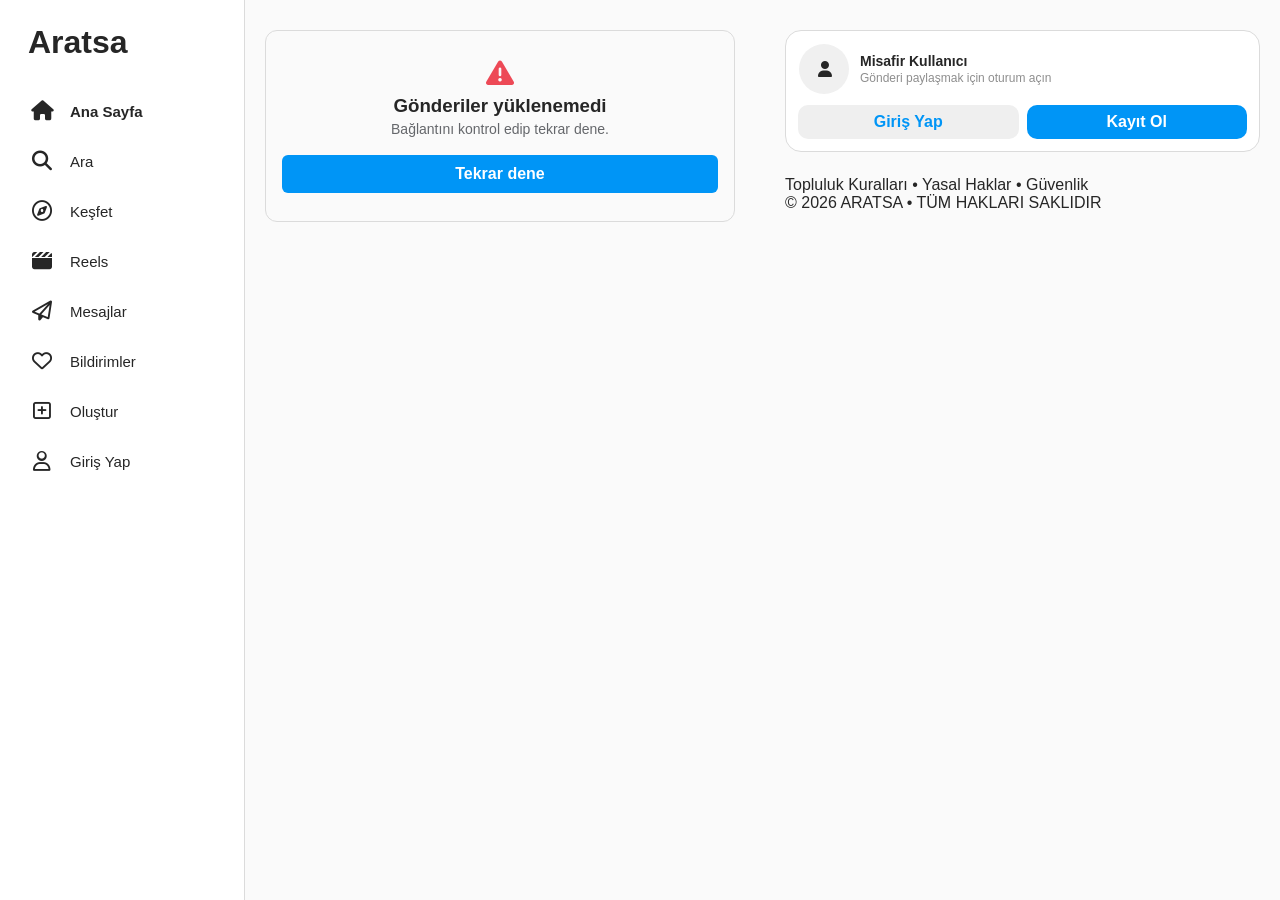
==== commit a92bade8: "" ====
--- a/index.html
+++ b/index.html
@@ -61,12 +61,7 @@
         
         <!-- HİKAYELER (STORIES) -->
         <section class="stories-container" id="stories-bar">
-          <div class="story-item" onclick="handleCreatePostClick()">
-            <div class="story-avatar-ring">
-              <img src="https://images.unsplash.com/photo-1535713875002-d1d0cf377fde?w=150" alt="Sen">
-            </div>
-            <span>Hikayen</span>
-          </div>
+          
         </section>
 
         <!-- GÖNDERİLER AKIŞI -->
@@ -98,7 +93,7 @@
 
         <div class="footer-meta">
           <p><a href="javascript:void(0)" onclick="openLegalModal()" style="color: inherit; text-decoration: none;">Topluluk Kuralları • Yasal Haklar • Güvenlik</a></p>
-          <p class="copyright">© 2026 ARATSA • GÜVENLİ VE KORUMALI PLATFORM</p>
+          <p class="copyright">© 2026 ARATSA • TÜM HAKLARI SAKLIDIR</p>
         </div>
       </aside>
     </main>
@@ -142,6 +137,7 @@
           </div>
           <div class="auth-error-msg" id="auth-error"></div>
           <button type="submit" class="primary-btn full-width" id="auth-submit-btn">Giriş Yap</button>
+          <button type="button" class="auth-action-link forgot-link" id="forgot-link" onclick="openReset()">Şifremi unuttum</button>
         </form>
 
         <div id="verify-step-box" style="display: none;">
@@ -181,23 +177,14 @@
   <div class="modal-overlay" id="create-modal">
     <div class="modal-box">
       <div class="modal-header">
-        <h3>Yeni Gönderi Paylaş</h3>
+        <h3 id="create-title">Yeni Gönderi Paylaş</h3>
         <button type="button" class="close-modal-btn" onclick="closeCreateModal()"><i class="fa-solid fa-xmark"></i></button>
       </div>
       <div class="modal-body">
-        <div class="media-type-selector">
-          <label><input type="radio" name="media-type" value="image" checked id="radio-image"> <i class="fa-regular fa-image"></i> Fotoğraf</label>
-          <label><input type="radio" name="media-type" value="video" id="radio-video"> <i class="fa-solid fa-video"></i> Video</label>
-        </div>
-        <div class="upload-options">
-          <label class="file-drop-area" id="file-drop-zone" onclick="document.getElementById('media-file-input').click()">
-            <i class="fa-solid fa-cloud-arrow-up"></i>
-            <span id="file-label-text">Bilgisayardan dosya seç</span>
-            <input type="file" id="media-file-input" accept="image/*,video/mp4,video/webm" style="display: none;" onchange="handleFileSelect(this)">
-          </label>
-          <div class="or-divider">VEYA URL GİRİN</div>
-          <input type="url" id="new-media-url" placeholder="https://...">
-        </div>
+        <div class="seg" id="create-mode"><button type="button" class="seg-btn active" data-mode="post" onclick="setCreateMode('post')">Gönderi</button><button type="button" class="seg-btn" data-mode="story" onclick="setCreateMode('story')">Hikaye (24 saat)</button></div>
+        <div class="media-type-selector seg"><label class="seg-opt"><input type="radio" name="media-type" value="image" checked id="radio-image"> Fotoğraf</label><label class="seg-opt"><input type="radio" name="media-type" value="video" id="radio-video"> Video</label></div>
+        <label class="file-drop-area" id="file-drop-zone"><i class="fa-solid fa-cloud-arrow-up"></i><span id="file-label-text">Dosya seç</span><input type="file" id="media-file-input" accept="image/*,video/mp4,video/webm,video/quicktime" style="display: none;" onchange="handleFileSelect(this)"></label>
+        <input type="hidden" id="new-media-url">
         <div class="form-group" style="margin-top: 12px;">
           <label>Açıklama:</label>
           <textarea id="new-post-caption" rows="3" placeholder="Bir şeyler yaz..."></textarea>
@@ -266,6 +253,35 @@
     </div>
   </div></div>
 
+  <!-- PROFİL -->
+  <div class="modal-overlay" id="profile-modal"><div class="modal-box prof-box">
+    <div class="modal-header"><h3 id="prof-title">Profil</h3><button type="button" class="close-modal-btn" onclick="closeProfile()" aria-label="Kapat"><i class="fa-solid fa-xmark"></i></button></div>
+    <div class="modal-body" id="prof-body"></div>
+  </div></div>
+
+  <!-- ŞİFRE SIFIRLA -->
+  <div class="modal-overlay" id="reset-modal"><div class="modal-box">
+    <div class="modal-header"><h3>Şifre Sıfırla</h3><button type="button" class="close-modal-btn" onclick="closeReset()" aria-label="Kapat"><i class="fa-solid fa-xmark"></i></button></div>
+    <div class="modal-body"><form onsubmit="event.preventDefault(); resetSubmit();">
+      <div class="form-group"><label for="reset-email">E-posta</label><input type="email" id="reset-email" autocomplete="email" required></div>
+      <div id="reset-step2" style="display: none;">
+        <div class="form-group"><label for="reset-code">E-postana gelen 6 haneli kod</label><input type="text" id="reset-code" inputmode="numeric" maxlength="6" autocomplete="one-time-code"></div>
+        <div class="form-group"><label for="reset-pw">Yeni şifre (en az 6 karakter)</label><input type="password" id="reset-pw" minlength="6" autocomplete="new-password"></div>
+      </div>
+      <div class="auth-error-msg" id="reset-error"></div>
+      <button type="submit" class="primary-btn full-width" id="reset-btn">Kod Gönder</button>
+    </form></div>
+  </div></div>
+
+  <!-- HİKAYE GÖRÜNTÜLEYİCİ -->
+  <div class="story-viewer" id="story-viewer">
+    <div class="sv-bars" id="sv-bars"></div>
+    <div class="sv-head"><span id="sv-user"></span><small id="sv-time"></small><span class="sv-spacer"></span><button type="button" class="sv-btn" id="sv-action" onclick="storyAction()"></button><button type="button" class="sv-btn" onclick="closeStory()" aria-label="Kapat"><i class="fa-solid fa-xmark"></i></button></div>
+    <div class="sv-media" id="sv-media"></div>
+    <button type="button" class="sv-nav sv-prev" onclick="storyStep(-1)" aria-label="Önceki"></button>
+    <button type="button" class="sv-nav sv-next" onclick="storyStep(1)" aria-label="Sonraki"></button>
+  </div>
+
   <div id="toast-container" class="toast-container"></div>
   <script src="app.js"></script>
 </body>
--- a/style.css
+++ b/style.css
@@ -141,6 +141,73 @@
   .modal-overlay .modal-box { animation: sheetUp .28s ease; }
 }
 
+/* ===== Hikaye, profil, oluşturma penceresi, hatalar ===== */
+.auth-error-msg { display: none; color: #ed4956; font-size: 13px; margin: 6px 0; }
+.forgot-link { display: block; width: 100%; margin-top: 8px; background: transparent; color: #65676b; font-weight: 500; }
+.comment-item .username { font-weight: 700; margin-right: 6px; }
+.post-author { cursor: pointer; }
+.post-media-container { position: relative; }
+.floating-heart { position: absolute; inset: 0; display: grid; place-items: center; pointer-events: none; opacity: 0; font-size: 90px; color: #fff; text-shadow: 0 2px 14px rgba(0,0,0,.4); }
+.floating-heart.animate { animation: heartpop .8s ease; }
+@keyframes heartpop { 0% { opacity: 0; transform: scale(.4); } 25% { opacity: 1; transform: scale(1.15); } 60% { opacity: 1; transform: scale(1); } 100% { opacity: 0; transform: scale(1.1); } }
+#sidebar-user-section { display: none; }
+.sidebar { justify-content: flex-start; gap: 28px; }
+.feed-error i { color: #ed4956; }
+
+.seg { display: flex; gap: 6px; background: #f2f2f2; border-radius: 12px; padding: 4px; margin-bottom: 10px; }
+.seg-btn, .seg-opt { flex: 1; text-align: center; padding: 8px 10px; border-radius: 9px; background: transparent; font-size: 14px; cursor: pointer; }
+.seg-btn.active, .seg-opt:has(input:checked) { background: #fff; font-weight: 700; box-shadow: 0 1px 3px rgba(0,0,0,.12); }
+.seg-opt input { display: none; }
+.file-drop-area { display: flex; flex-direction: column; align-items: center; gap: 6px; padding: 26px 12px; border: 2px dashed #c7c7c7; border-radius: 14px; background: #fafafa; cursor: pointer; text-align: center; color: #65676b; }
+.file-drop-area:hover { border-color: #0095f6; color: #0095f6; }
+.file-drop-area i { font-size: 28px; }
+.upload-progress { align-items: center; gap: 10px; margin: 10px 0; color: #65676b; }
+.spinner { width: 18px; height: 18px; border: 3px solid #dbdbdb; border-top-color: #0095f6; border-radius: 50%; animation: spin .8s linear infinite; }
+@keyframes spin { to { transform: rotate(360deg); } }
+
+.stories-container { display: flex; gap: 12px; overflow-x: auto; padding: 12px 14px; }
+.st-bubble { flex: 0 0 auto; width: 68px; padding: 0; background: none; display: flex; flex-direction: column; align-items: center; gap: 6px; }
+.st-bubble:hover { background: none; }
+.st-ring { width: 58px; height: 58px; border-radius: 50%; display: grid; place-items: center; background: #efefef; font-size: 22px; color: #8e8e8e; box-shadow: 0 0 0 3px #fff, 0 0 0 5px #e1306c; }
+.st-ring.seen { box-shadow: 0 0 0 3px #fff, 0 0 0 5px #c7c7c7; }
+.st-ring.add { box-shadow: 0 0 0 3px #fff, 0 0 0 5px #dbdbdb; color: #0095f6; }
+.st-name { font-size: 12px; max-width: 68px; overflow: hidden; text-overflow: ellipsis; white-space: nowrap; }
+.story-viewer { position: fixed; inset: 0; z-index: 4000; background: #000; display: none; flex-direction: column; align-items: center; color: #fff; }
+.sv-bars, .sv-head { position: relative; z-index: 2; display: flex; width: min(100%, 460px); }
+.sv-bars { gap: 4px; padding: calc(10px + env(safe-area-inset-top)) 10px 6px; }
+.sv-head { align-items: center; gap: 10px; padding: 4px 12px; }
+.sv-head > span:first-child { font-weight: 700; cursor: pointer; }
+.sv-spacer { flex: 1; }
+.sv-btn { background: rgba(255,255,255,.18); color: #fff; padding: 6px 12px; font-size: 13px; }
+.sv-bar { flex: 1; height: 3px; border-radius: 3px; background: rgba(255,255,255,.35); overflow: hidden; }
+.sv-bar i { display: block; height: 100%; width: 0; background: #fff; }
+.sv-bar.done i { width: 100%; }
+.sv-bar.run i { animation: svfill var(--d, 5s) linear forwards; }
+@keyframes svfill { to { width: 100%; } }
+.sv-media { flex: 1; width: min(100%, 460px); display: flex; align-items: center; justify-content: center; min-height: 0; padding-bottom: env(safe-area-inset-bottom); }
+.sv-el { max-width: 100%; max-height: 100%; object-fit: contain; border-radius: 8px; }
+.sv-nav { position: absolute; top: 96px; bottom: 0; width: 35%; padding: 0; border-radius: 0; background: transparent; }
+.sv-nav:hover { background: transparent; }
+.sv-prev { left: 0; } .sv-next { right: 0; }
+body.no-scroll { overflow: hidden; }
+
+.prof-box { max-width: 480px; width: 100%; }
+.prof-head { display: flex; align-items: center; gap: 14px; margin-bottom: 10px; }
+.prof-avatar { width: 72px; height: 72px; border-radius: 50%; background: #efefef; display: grid; place-items: center; font-size: 30px; color: #8e8e8e; flex: 0 0 auto; }
+.prof-stats { text-align: center; flex: 1; }
+.prof-stats b { display: block; font-size: 18px; }
+.prof-stats small { color: #65676b; }
+.prof-bio { margin: 6px 0 12px; white-space: pre-wrap; word-break: break-word; }
+.bio-edit { width: 100%; border: 1px solid #dbdbdb; border-radius: 10px; padding: 8px; font: inherit; resize: vertical; margin-bottom: 8px; }
+.prof-actions { display: flex; gap: 8px; flex-wrap: wrap; margin-bottom: 14px; }
+.prof-actions .follow-btn { margin: 0; background: #0095f6; color: #fff; padding: 6px 12px; border-radius: 10px; }
+.prof-actions .follow-btn.following { background: #efefef; color: #262626; }
+.danger-btn { color: #ed4956; }
+.prof-grid { display: grid; grid-template-columns: repeat(3, 1fr); gap: 3px; }
+.prof-cell { aspect-ratio: 1; padding: 0; border-radius: 4px; overflow: hidden; background: #efefef; }
+.prof-cell img, .prof-cell video { width: 100%; height: 100%; object-fit: cover; display: block; }
+@media (max-width: 768px) { .nav-item.active { box-shadow: inset 0 -3px 0 #0095f6; border-radius: 0; } }
+
 /* ===== ANİMASYONLAR (en sonda; hareketi azaltma tercihi olanlarda kapalı) ===== */
 @media (prefers-reduced-motion: no-preference) {
   @keyframes fadeUp { from { opacity: 0; transform: translateY(14px); } to { opacity: 1; transform: none; } }
